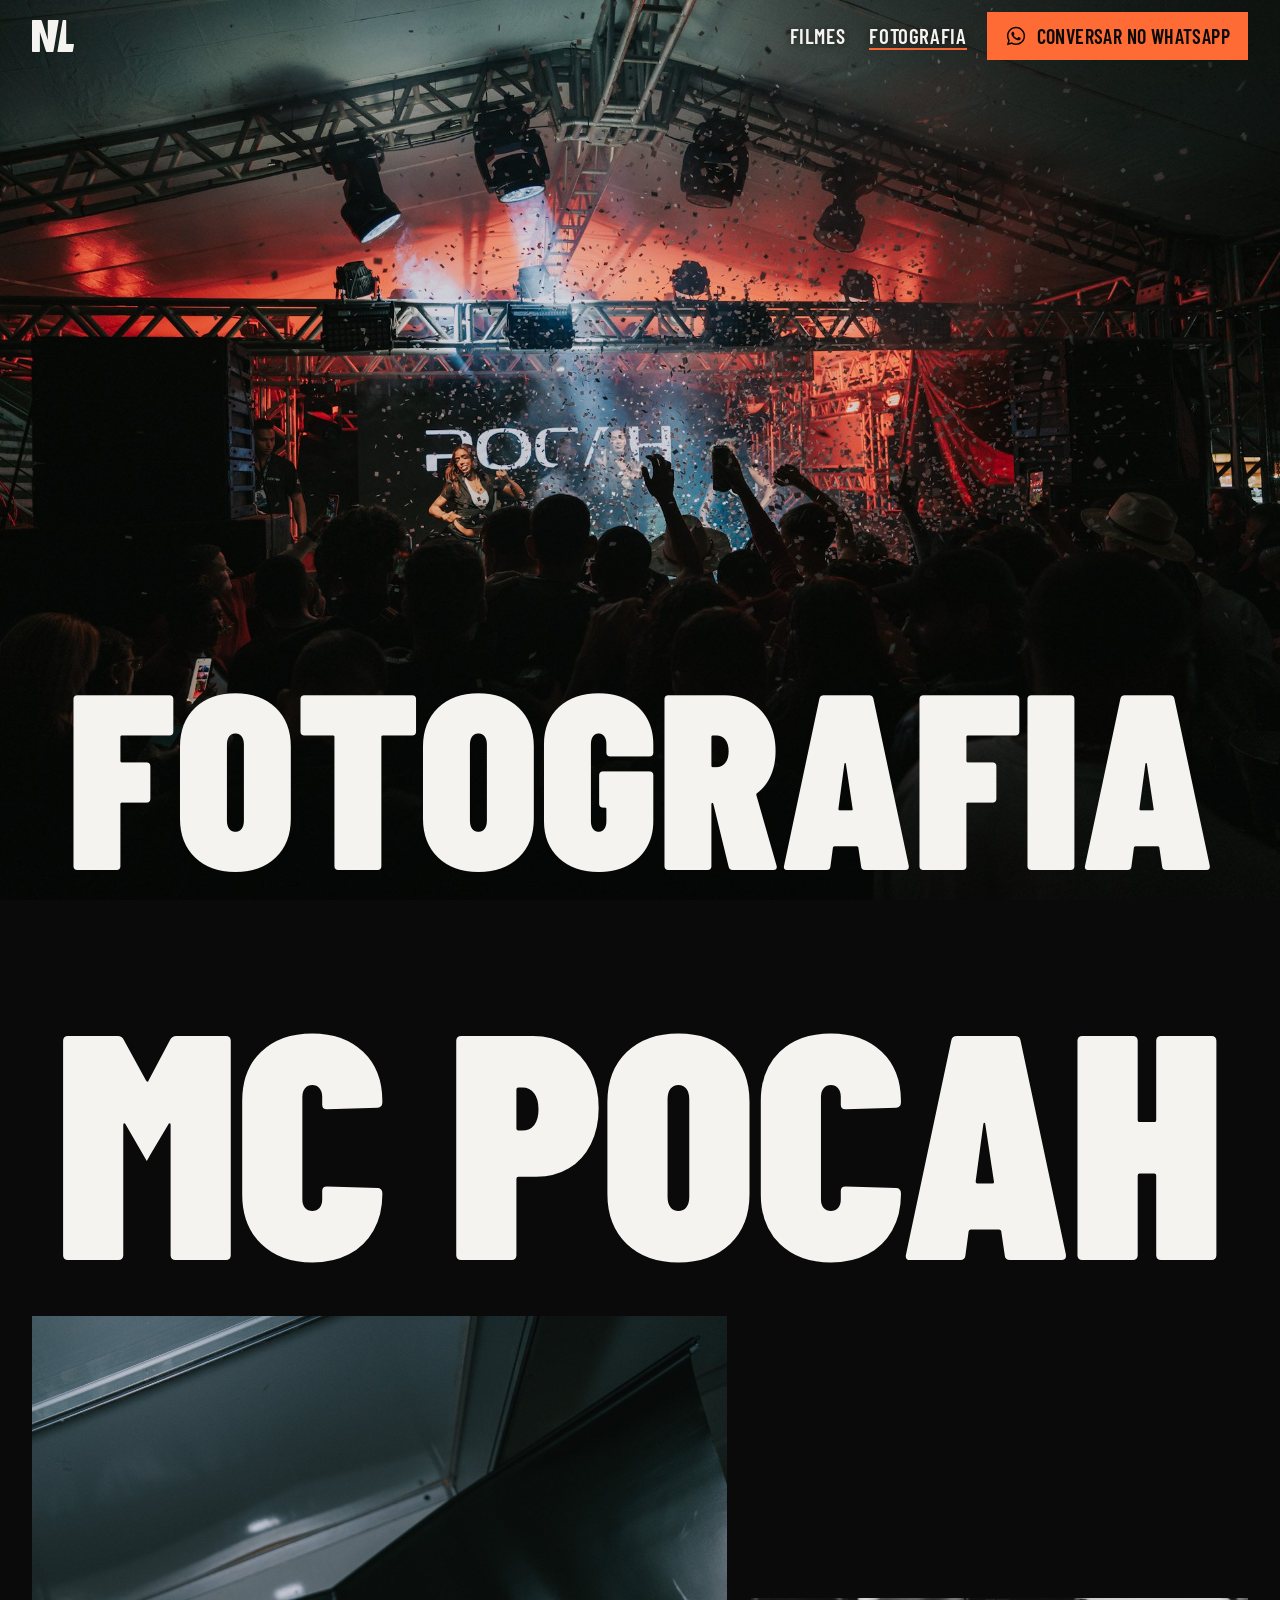
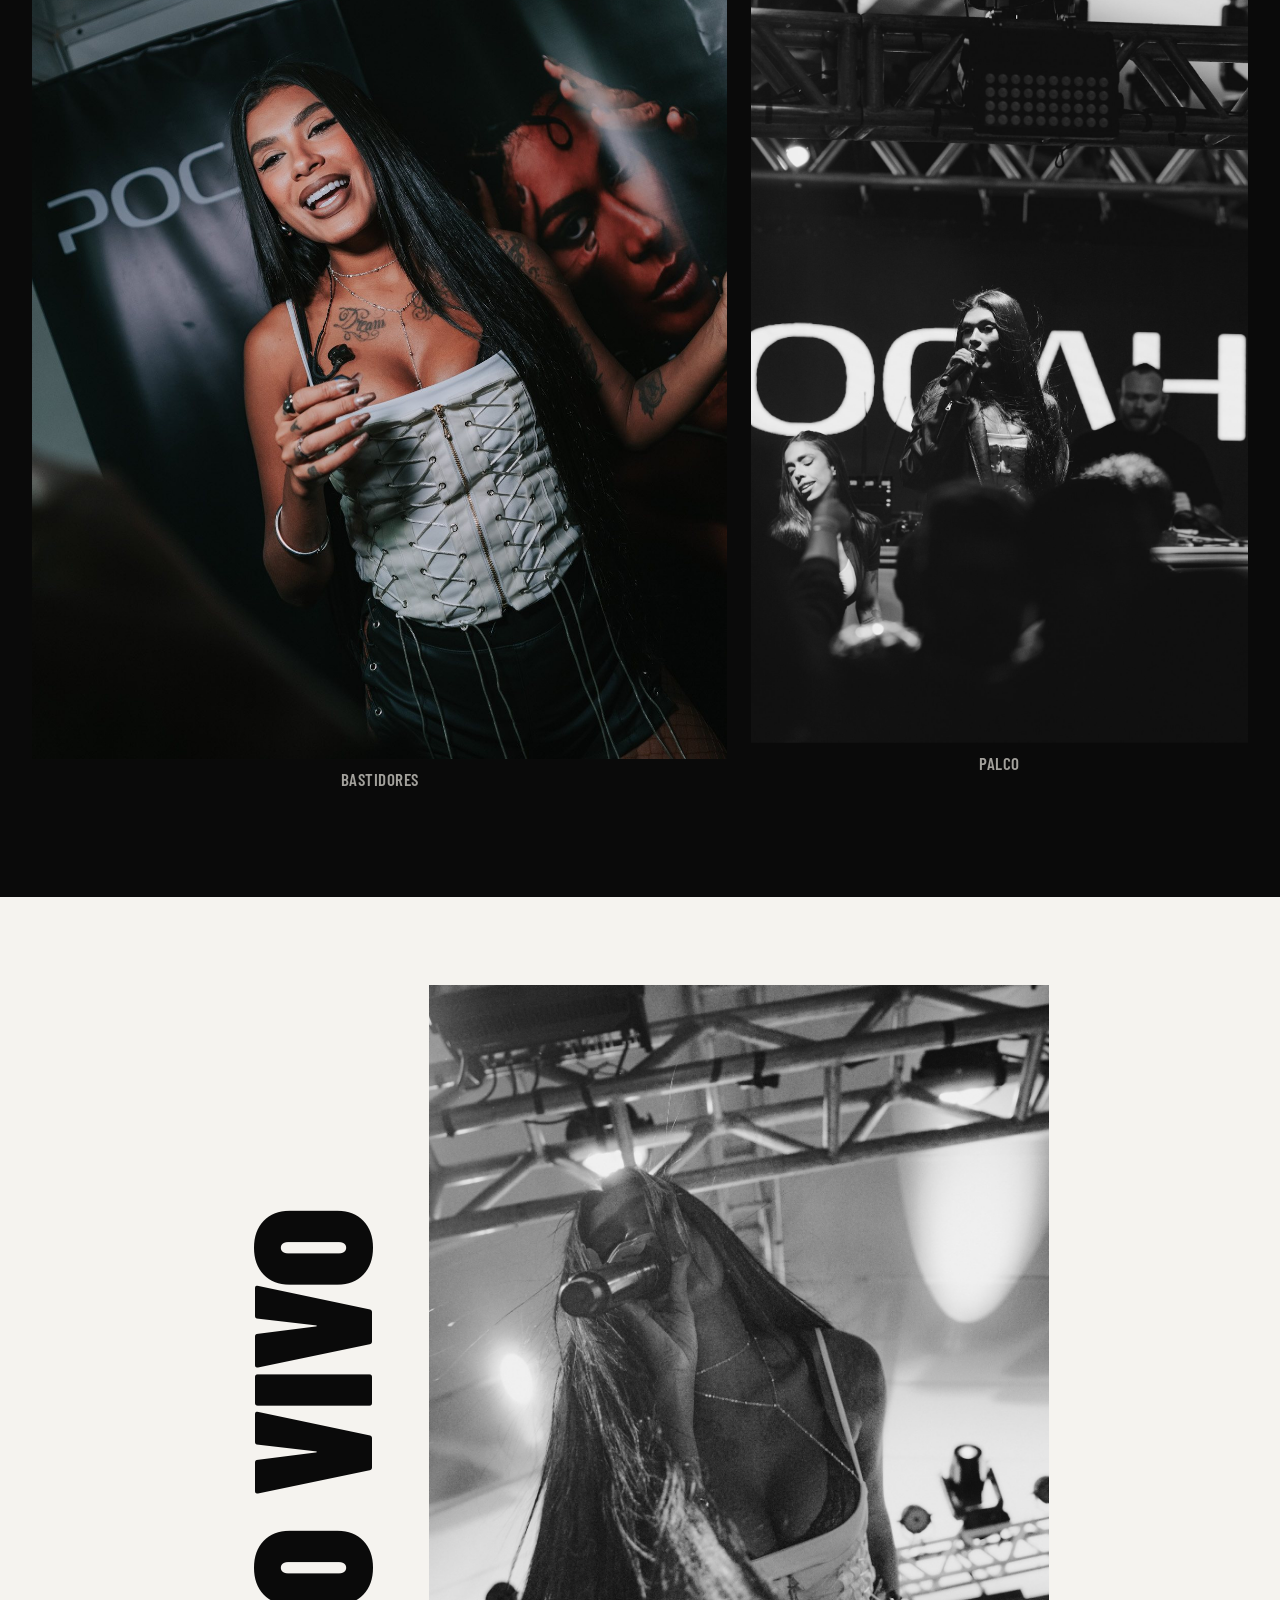
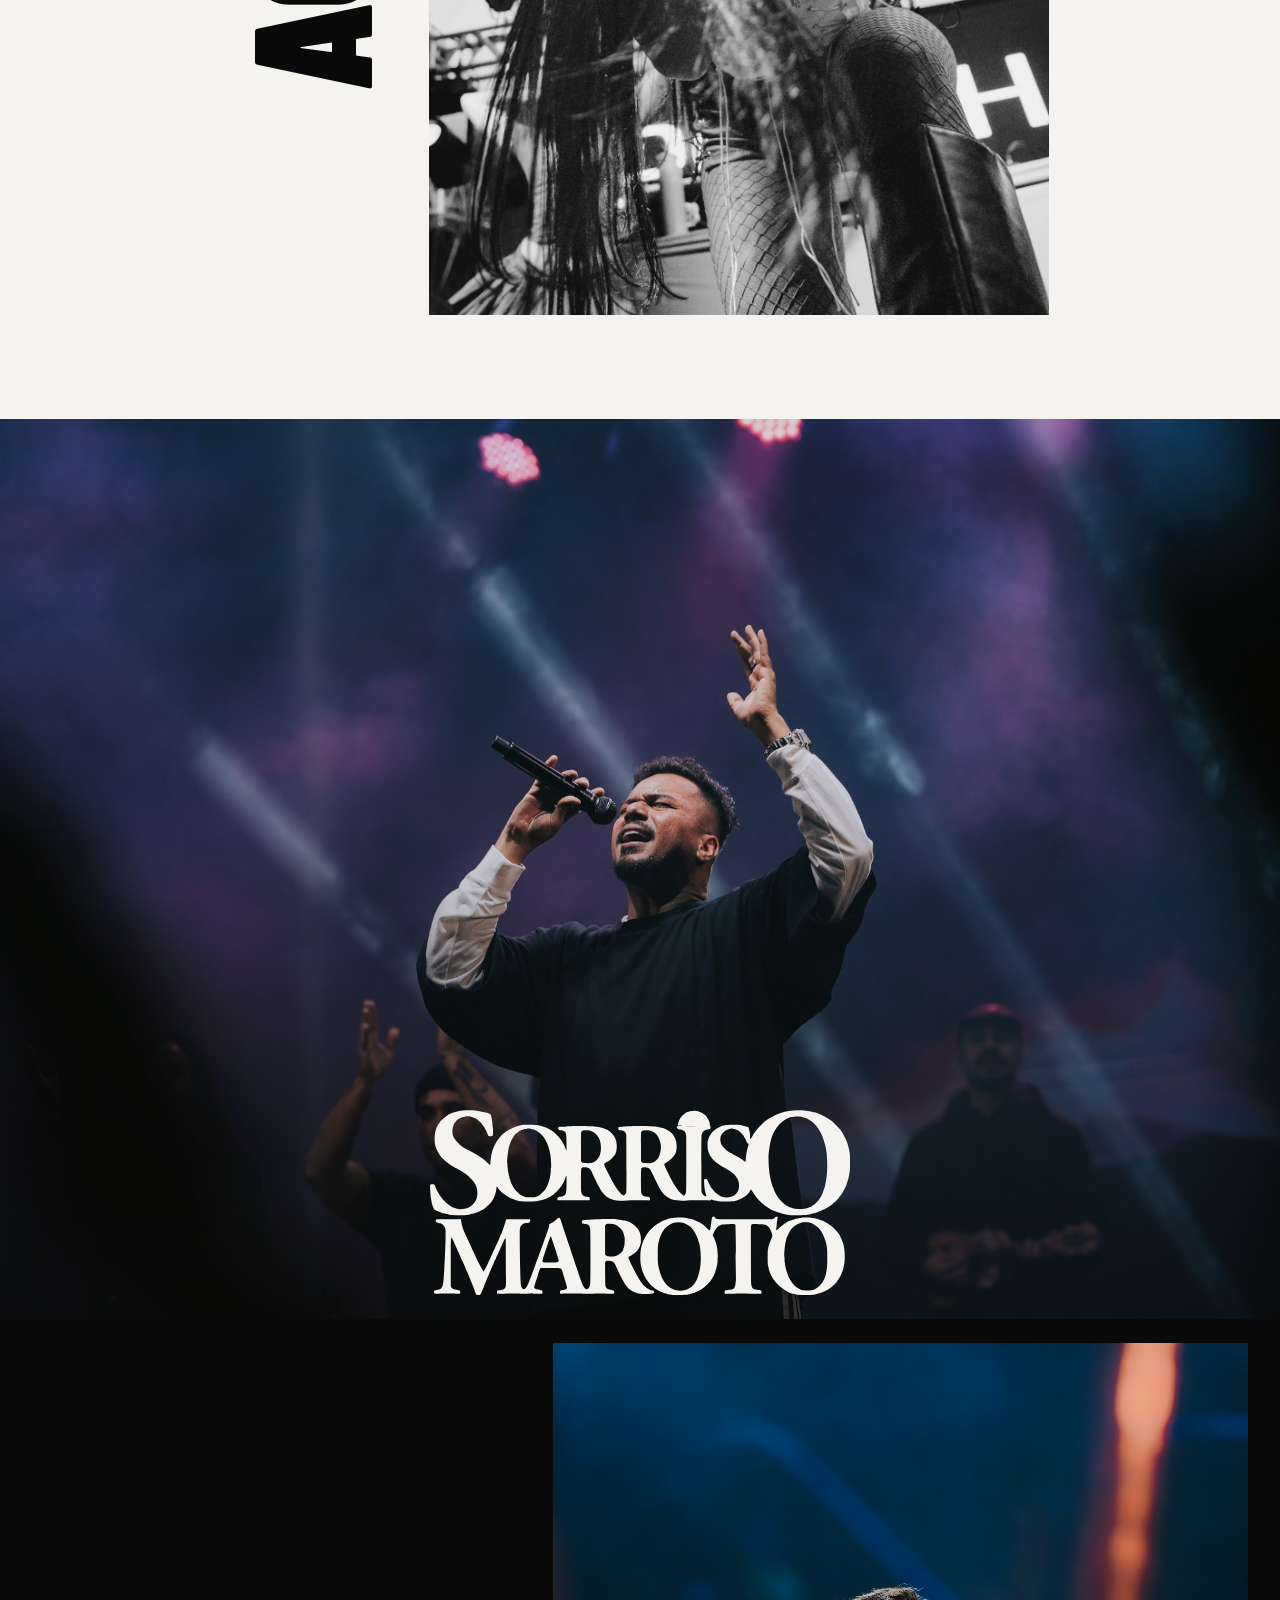
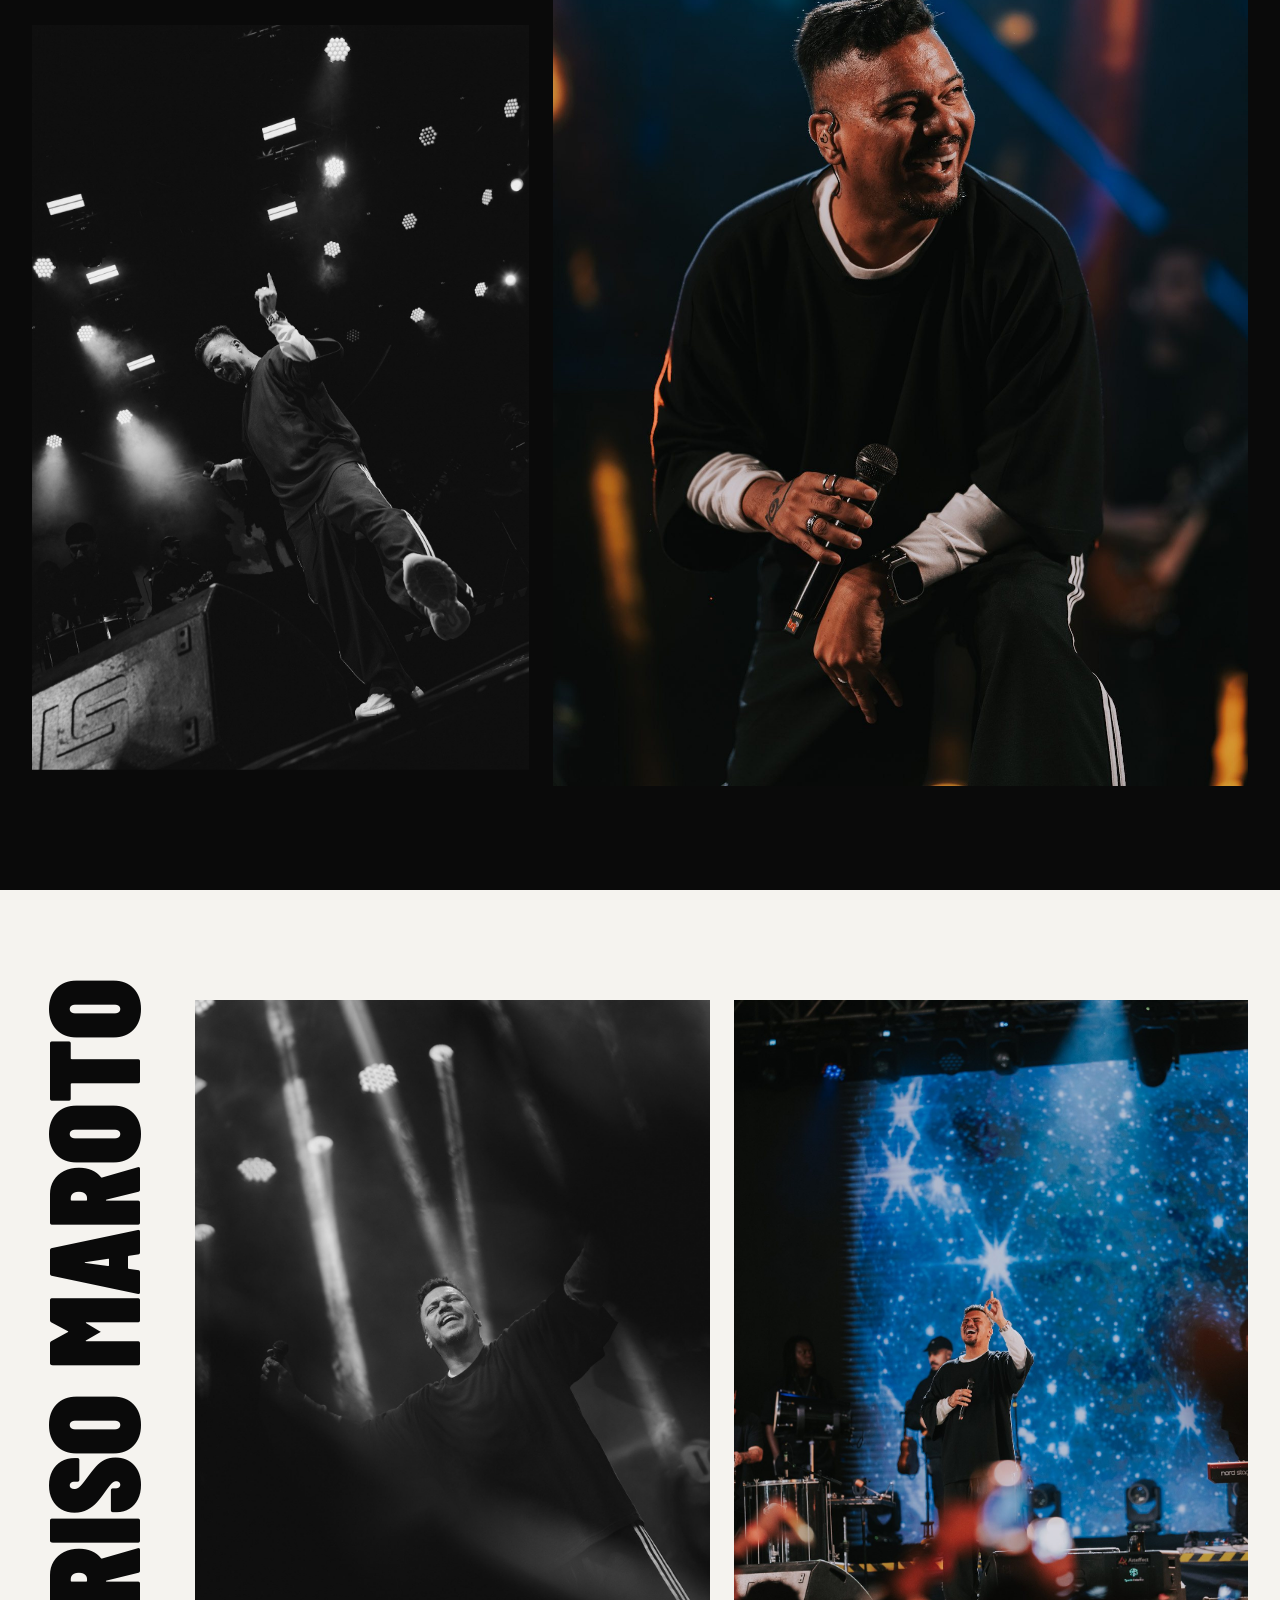
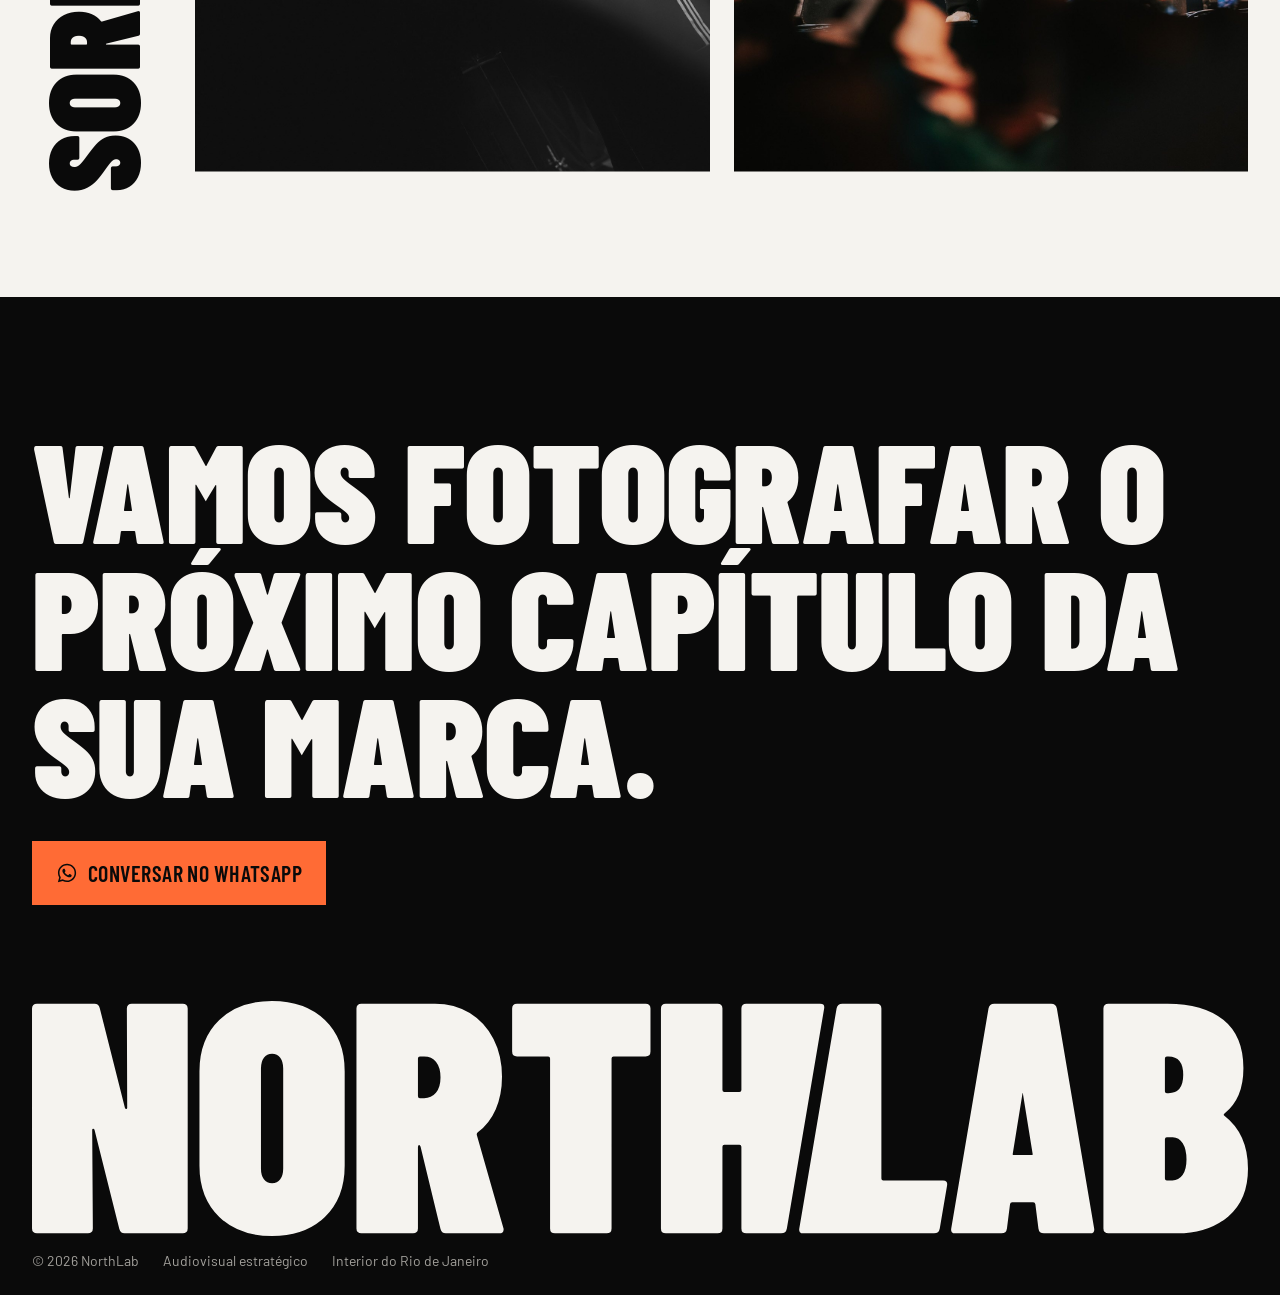
==== fotografia.html @ 61c14126 "Anima o Reels da Bia, para as cenas do Aftermovie, reenquadra Jesus in Concert e usa a logo do Sorri" ====
<!doctype html>
<html lang="pt-BR">
<head>
  <meta charset="utf-8">
  <meta name="viewport" content="width=device-width, initial-scale=1, viewport-fit=cover">
  <title>Fotografia | NorthLab</title>
  <meta name="description" content="Fotografia da NorthLab: palco, bastidores e público. MC Pocah e Sorriso Maroto ao vivo.">
  <meta name="theme-color" content="#0A0A0A">
  <meta property="og:type" content="website">
  <meta property="og:locale" content="pt_BR">
  <meta property="og:site_name" content="NorthLab">
  <meta property="og:title" content="Fotografia | NorthLab">
  <meta property="og:description" content="Palco, bastidores e público. MC Pocah e Sorriso Maroto ao vivo.">
  <meta property="og:image" content="https://wevertonn473.github.io/northlab/assets/fotografia/pocah-confete.jpg">
  <meta property="og:url" content="https://wevertonn473.github.io/northlab/fotografia.html">
  <meta name="twitter:card" content="summary_large_image">
  <link rel="icon" href="assets/logo/nl-simbolo-laranja.svg" type="image/svg+xml">
  <link rel="icon" href="assets/favicon-32.png" type="image/png" sizes="32x32">
  <link rel="apple-touch-icon" href="assets/apple-touch-icon.png">
  <link rel="preconnect" href="https://fonts.googleapis.com">
  <link rel="preconnect" href="https://fonts.gstatic.com" crossorigin>
  <link rel="stylesheet" href="https://fonts.googleapis.com/css2?family=Barlow+Condensed:wght@600;900&family=Barlow:wght@400;500&display=swap">
  <link rel="stylesheet" href="css/v2.css">
  <script>document.documentElement.classList.add('js');</script>
  <script src="js/v2.js" defer></script>
</head>
<body>
  <svg width="0" height="0" class="defs" aria-hidden="true" focusable="false">
    <symbol id="i-wa" viewBox="0 0 24 24"><path fill="currentColor" d="M12.04 2C6.58 2 2.13 6.45 2.13 11.91c0 1.75.46 3.45 1.32 4.95L2.05 22l5.25-1.38a9.9 9.9 0 0 0 4.74 1.21c5.46 0 9.91-4.45 9.91-9.91S17.5 2 12.04 2Zm0 18.15a8.2 8.2 0 0 1-4.19-1.15l-.3-.18-3.12.82.83-3.04-.2-.31a8.2 8.2 0 0 1-1.26-4.38c0-4.54 3.7-8.24 8.25-8.24 4.54 0 8.24 3.7 8.24 8.24s-3.7 8.24-8.25 8.24Zm4.52-6.16c-.25-.13-1.47-.73-1.7-.81-.23-.08-.39-.13-.56.12-.17.25-.64.81-.78.97-.14.17-.29.19-.54.06-.25-.12-1.05-.39-2-1.23-.74-.66-1.24-1.47-1.38-1.72-.15-.25-.02-.38.11-.51.11-.11.25-.29.37-.43.13-.15.17-.25.25-.42.08-.17.04-.31-.02-.43-.06-.13-.56-1.34-.76-1.84-.2-.48-.41-.42-.56-.42h-.48c-.17 0-.43.06-.66.31-.23.25-.87.85-.87 2.07s.89 2.4 1.01 2.57c.13.17 1.75 2.67 4.24 3.74.59.26 1.05.41 1.41.52.59.19 1.13.16 1.56.1.48-.07 1.47-.6 1.67-1.18.21-.58.21-1.07.15-1.18-.06-.1-.23-.16-.48-.29Z"/></symbol>
    <symbol id="i-play" viewBox="0 0 12 12"><path fill="currentColor" d="M2 1l9 5-9 5z"/></symbol>
    <symbol id="i-pause" viewBox="0 0 12 12"><path fill="currentColor" d="M2 1h3v10H2zM7 1h3v10H7z"/></symbol>
    <symbol id="i-x" viewBox="0 0 24 24"><path fill="none" stroke="currentColor" stroke-width="2" d="M5 5l14 14M19 5L5 19"/></symbol>
  </svg>
  <a class="pular" href="#pocah">Pular para as fotos</a>

  <header class="topo" id="topo">
    <a class="topo-marca" href="index.html" aria-label="NorthLab, voltar ao início"><img src="assets/logo/nl-simbolo-offwhite.svg" alt="" width="45" height="34"></a>
    <nav class="abas" aria-label="Seções do site"><a href="index.html">Filmes</a><a href="fotografia.html" aria-current="page">Fotografia</a></nav>
    <a class="whats" data-wa href="https://wa.me/5522999724863?text=Ol%C3%A1%2C%20NorthLab.%20Vi%20a%20fotografia%20no%20site%20e%20quero%20conversar%20sobre%20um%20projeto." target="_blank" rel="noopener"><svg aria-hidden="true"><use href="#i-wa"/></svg>Conversar no WhatsApp</a>
  </header>

  <main>
    <section class="foto-abertura">
      <img src="assets/fotografia/pocah-confete.jpg" alt="Show de MC Pocah visto do público: confete no ar, luz vermelha na lona e mãos erguidas em silhueta." width="2048" height="1365" fetchpriority="high">
      <h1>Fotografia</h1>
    </section>

    <section class="preto foto-pocah" id="pocah" aria-labelledby="t-pocah">
      <h2 id="t-pocah">MC Pocah</h2>
      <div class="foto-par">
        <figure><div class="foto corte" style="--i:0"><img src="assets/fotografia/pocah-bastidores.jpg" alt="MC Pocah sorrindo nos bastidores, de corpete branco, diante de um banner com o próprio rosto." width="1365" height="2048" loading="lazy"></div><figcaption>Bastidores</figcaption></figure>
        <figure><div class="foto corte" style="--i:1"><img src="assets/fotografia/pocah-palco.jpg" alt="MC Pocah canta no palco em preto e branco, com o nome dela em letras grandes no telão ao fundo." width="1365" height="2048" loading="lazy"></div><figcaption>Palco</figcaption></figure>
      </div>
    </section>

    <section class="claro foto-claro" aria-labelledby="t-pocah-2">
      <h2 class="vertical" id="t-pocah-2">Ao vivo</h2>
      <figure><div class="foto corte"><img src="assets/fotografia/pocah-contraluz.jpg" alt="MC Pocah vista de baixo, cantando com o cabelo em movimento contra a estrutura de luz, em preto e branco." width="1365" height="2048" loading="lazy"></div></figure>
    </section>

    <section class="foto-cena" aria-labelledby="t-sorriso">
      <img src="assets/fotografia/sorriso-canto.jpg" alt="Cantor do Sorriso Maroto no palco, de olhos fechados, com o microfone na boca e uma das mãos erguida, com dois músicos atrás." width="2048" height="1365" loading="lazy">
      <h2 id="t-sorriso"><img src="assets/clientes/sorriso-claro.svg" alt="Sorriso Maroto" width="960" height="422"></h2>
    </section>

    <section class="preto foto-sorriso">
      <div class="foto-par inverso">
        <figure><div class="foto corte" style="--i:0"><img src="assets/fotografia/sorriso-chute.jpg" alt="Cantor do Sorriso Maroto visto de baixo, com a perna erguida e o dedo apontado para cima, sob os refletores, em preto e branco." width="1365" height="2048" loading="lazy"></div></figure>
        <figure><div class="foto corte" style="--i:1"><img src="assets/fotografia/sorriso-riso.jpg" alt="Cantor do Sorriso Maroto rindo, apoiado na perna, com o microfone na mão e luzes azuis e laranja desfocadas ao fundo." width="1365" height="2048" loading="lazy"></div></figure>
      </div>
    </section>

    <section class="claro foto-claro foto-claro-2">
      <p class="vertical" aria-hidden="true">Sorriso Maroto</p>
      <div class="foto-dupla">
        <div class="foto corte" style="--i:0"><img src="assets/fotografia/sorriso-bracos.jpg" alt="Cantor do Sorriso Maroto de braços abertos e rosto erguido, entre feixes de luz, em preto e branco." width="1365" height="2048" loading="lazy"></div>
        <div class="foto corte" style="--i:1"><img src="assets/fotografia/sorriso-estrelas.jpg" alt="Cantor do Sorriso Maroto rindo no palco diante de um telão azul de estrelas, com a banda ao lado e o público desfocado em primeiro plano." width="1365" height="2048" loading="lazy"></div>
      </div>
    </section>

    <section class="preto chamada" id="contato" aria-labelledby="t-chamada">
      <h2 id="t-chamada">Vamos fotografar o próximo capítulo da sua marca.</h2>
      <a class="botao-final" data-wa href="https://wa.me/5522999724863?text=Ol%C3%A1%2C%20NorthLab.%20Vi%20a%20fotografia%20no%20site%20e%20quero%20conversar%20sobre%20um%20projeto." target="_blank" rel="noopener"><svg aria-hidden="true"><use href="#i-wa"/></svg>Conversar no WhatsApp</a>
    </section>
  </main>

  <footer class="rodape">
    <img src="assets/logo/northlab-wordmark-offwhite.svg" alt="NorthLab" width="1380" height="266" loading="lazy">
    <p><span>© 2026 NorthLab</span><span>Audiovisual estratégico</span><span>Interior do Rio de Janeiro</span></p>
  </footer>
</body>
</html>
---- css/v2.css ----
:root {
  --preto: #0A0A0A; --offwhite: #F5F3EF; --laranja: #FF6B35; --cinza: #A3A19C; --cinza-claro: #5A5853;
  --fio-escuro: rgba(10, 10, 10, .22);
  --margem: 16px; --vao: 6px; --barra: 56px;
  --seguro: env(safe-area-inset-bottom, 0px);
  --display: "Barlow Condensed", "Arial Narrow", "Helvetica Neue", Arial, sans-serif;
  --texto: "Barlow", "Helvetica Neue", Arial, sans-serif;
  --saida: cubic-bezier(.16, 1, .3, 1);
}
*, *::before, *::after { box-sizing: border-box; }
html { -webkit-text-size-adjust: 100%; background: var(--preto); scrollbar-color: #3B3A38 var(--preto); scroll-padding-top: 72px; }
html:has(dialog[open]) { overflow: hidden; }
body { margin: 0; background: var(--preto); color: var(--offwhite); font-family: var(--texto); font-size: 17px; line-height: 1.5; -webkit-font-smoothing: antialiased; overflow-x: clip; padding-bottom: calc(var(--barra) + var(--seguro)); }
img, video, svg { display: block; }
img, video { max-width: 100%; }
h1, h2, p, ul, dl, dd, figure, blockquote { margin: 0; padding: 0; }
ul { list-style: none; }
a { color: inherit; text-decoration: none; }
button { font: inherit; color: inherit; background: none; border: 0; padding: 0; cursor: pointer; }
::selection { background: var(--laranja); color: var(--preto); }
:focus-visible { outline: 3px solid var(--laranja); outline-offset: 2px; }
.claro :focus-visible { outline-color: var(--preto); }
.defs { position: absolute; }
.oculto { position: absolute; width: 1px; height: 1px; overflow: hidden; clip-path: inset(50%); white-space: nowrap; }
.pular { position: fixed; top: 8px; left: 8px; z-index: 60; padding: 12px 16px; background: var(--offwhite); color: var(--preto); font-weight: 500; transform: translateY(-200%); }
.pular:focus { transform: none; }
.preto { background: var(--preto); color: var(--offwhite); }
.claro { background: var(--offwhite); color: var(--preto); }
h2, .contorno, .moldura, .aba, .faixa, figcaption, .assistir, .whats, .botao-final, .sala-titulo { font-family: var(--display); text-transform: uppercase; }
h2, .contorno, .faixa { font-weight: 900; line-height: .9; letter-spacing: -.005em; }

/* Topo */
.topo { position: fixed; inset: 0 0 auto; z-index: 40; display: flex; align-items: center; gap: 8px; height: 60px; padding: 0 var(--margem); transition: background-color .25s; }
.topo.solido { background: var(--preto); }
.topo-marca { margin-right: auto; display: flex; align-items: center; min-height: 44px; }
.topo-marca img { width: 42px; height: auto; }
.pausa { width: 44px; height: 44px; display: grid; place-items: center; }
.pausa svg { width: 14px; height: 14px; }
.pausa[hidden] { display: none; }
.pausa:hover { color: var(--laranja); }
.whats { position: fixed; inset: auto 0 0; height: calc(var(--barra) + var(--seguro)); padding-bottom: var(--seguro); display: flex; align-items: center; justify-content: center; gap: 10px; background: var(--laranja); color: var(--preto); font-weight: 600; font-size: 20px; letter-spacing: .02em; }
.whats svg, .botao-final svg { width: 22px; height: 22px; flex: none; }
.whats.oculta { visibility: hidden; }
.whats:focus-visible { outline-color: var(--preto); outline-offset: -5px; }

/* Abertura: o mesmo quadro, espelhado até virar padrão */
.abertura { position: relative; height: 88svh; min-height: 520px; overflow: hidden; display: grid; place-items: center; }
.espelho { position: absolute; inset: 0; display: grid; grid-template-columns: repeat(2, 1fr); }
.espelho video { width: 100%; height: 100%; object-fit: cover; object-position: 50% 22%; }
.espelho video:nth-child(even) { transform: scaleX(-1); }
.espelho video:nth-child(n+3) { display: none; }
.espelho::after { content: ""; position: absolute; inset: 0; background: rgba(10, 10, 10, .52); }
.abertura-meio { position: relative; width: 100%; padding: 0 var(--margem); text-align: center; }
.abertura h1 img { width: min(100%, 1240px); height: auto; margin: 0 auto; }
.abertura p { max-width: 30ch; margin: 18px auto 0; font-size: 18px; line-height: 1.35; }

/* Nomes */
.nomes { padding: 56px var(--margem); }
/* Tamanhos por peso visual: quanto mais larga a logo, menor a altura. Tudo sai de --u para escalar junto. */
.moldura { --u: clamp(.74px, .54px + .05vw, 1.2px); position: relative; display: grid; grid-template-columns: repeat(6, 1fr); place-items: center; gap: calc(var(--u) * 34) 12px; padding: 40px 20px; font-weight: 900; font-size: calc(var(--u) * 29); line-height: 1; }
.moldura li { grid-column: span 3; }
.moldura li:nth-child(-n+3) { grid-column: span 2; }
.moldura img { display: block; width: auto; max-width: 100%; }
.moldura .nome { white-space: nowrap; }
.logo-farao img { height: calc(var(--u) * 86); }
.logo-herdy img { height: calc(var(--u) * 92); }
.logo-sorriso img { height: calc(var(--u) * 58); }
.logo-thalles img { height: calc(var(--u) * 42); }
.logo-pocah img { height: calc(var(--u) * 33); }
.moldura::before, .moldura::after { content: ""; position: absolute; width: 46%; height: 62%; border: 1px solid var(--offwhite); pointer-events: none; }
.moldura::before { top: 0; left: 0; border-right: 0; border-bottom: 0; }
.moldura::after { right: 0; bottom: 0; border-left: 0; border-top: 0; }

/* Abas */
.abas { display: flex; gap: 16px; margin-right: 4px; font-family: var(--display); font-weight: 600; font-size: 19px; letter-spacing: .03em; text-transform: uppercase; }
.abas a { display: flex; align-items: center; min-height: 44px; text-shadow: 0 1px 8px rgba(0, 0, 0, .55); }
.abas a:hover { color: var(--laranja); }
.abas a[aria-current] { background: linear-gradient(var(--laranja), var(--laranja)) 0 calc(100% - 8px) / 100% 2px no-repeat; }

/* Fotografia */
.foto-abertura { position: relative; height: 88svh; min-height: 520px; overflow: hidden; }
.foto-abertura img { width: 100%; height: 100%; object-fit: cover; object-position: 46% 50%; }
.foto-abertura h1 { position: absolute; left: var(--margem); right: var(--margem); bottom: 18px; font-family: var(--display); font-weight: 900; font-size: 19.5vw; line-height: .85; text-transform: uppercase; text-align: center; }
.foto { overflow: hidden; background: #1C1B19; }
.foto img { width: 100%; height: auto; }
.foto-pocah { padding: 56px var(--margem) 64px; }
.foto-pocah h2 { font-size: 25vw; text-align: center; white-space: nowrap; }
.foto-par { display: grid; gap: 28px; margin-top: 24px; }
.foto-pocah figcaption, .foto-claro figcaption { margin-top: 8px; font-weight: 600; font-size: 17px; letter-spacing: .03em; color: var(--cinza); }
.foto-claro { display: grid; grid-template-columns: auto 1fr; align-items: center; gap: 12px; padding: 40px var(--margem) 56px; }
.foto-claro .vertical { font-size: 21vw; }
.foto-cena { position: relative; height: 78svh; min-height: 460px; overflow: hidden; }
.foto-cena img { width: 100%; height: 100%; object-fit: cover; object-position: 52% 40%; }
.foto-cena::after { content: ""; position: absolute; inset: 45% 0 0; background: linear-gradient(transparent, rgba(10, 10, 10, .7)); }
.foto-cena h2 { position: absolute; z-index: 1; left: var(--margem); right: var(--margem); bottom: 18px; font-size: 25vw; line-height: .85; text-align: center; }
.foto-cena h2 img { display: block; width: min(64vw, 420px); height: auto; margin: 0 auto; }
.foto-sorriso { padding: 12px var(--margem) 64px; }
.foto-sorriso .foto-par { margin-top: 0; }
.foto-claro-2 .vertical { font-family: var(--display); font-weight: 900; line-height: .9; text-transform: uppercase; font-size: 21vw; }
.foto-dupla { display: grid; gap: var(--vao); }

/* Quadros */
.quadro { position: relative; display: block; overflow: hidden; aspect-ratio: 9 / 16; background: #1C1B19; }
.quadro img, .quadro video { width: 100%; height: 100%; object-fit: cover; }
.assistir { position: absolute; left: 12px; bottom: 10px; display: flex; align-items: center; gap: 7px; font-weight: 600; font-size: 17px; letter-spacing: .03em; color: var(--offwhite); text-shadow: 0 1px 8px rgba(0, 0, 0, .55); transition: color .15s; }
.assistir svg { width: 10px; height: 10px; }
a:hover > .assistir { color: var(--laranja); }
.com-corte .corte { clip-path: polygon(-20% 0, -20% 0, -40% 100%, -40% 100%); }
.com-corte .corte.visto { clip-path: polygon(-20% 0, 140% 0, 120% 100%, -40% 100%); transition: clip-path 1s var(--saida); transition-delay: calc(var(--i, 0) * 90ms); }

/* Trio */
.trio { display: flex; gap: 12px; overflow-x: auto; scroll-snap-type: x mandatory; padding: 0 var(--margem) 64px; scrollbar-width: none; }
.trio figure { flex: 0 0 74vw; scroll-snap-align: center; }
figcaption { margin-top: 12px; font-weight: 600; font-size: 17px; letter-spacing: .04em; text-align: center; }

/* Aftermovie */
.cena { position: relative; display: block; }
.cena img { width: 100%; height: auto; aspect-ratio: 16 / 9; object-fit: cover; }
.cena h2 { position: absolute; left: var(--margem); bottom: 38px; font-size: 17vw; }
.cena .assistir { left: var(--margem); }
.quadros-3, .quadros-jesus { display: grid; grid-template-columns: repeat(3, 1fr); gap: var(--vao); padding: var(--vao) var(--margem) 64px; }
.quadros-3 img, .quadros-jesus img { width: 100%; height: auto; aspect-ratio: 3 / 4; object-fit: cover; }

/* Faraó */
.farao { position: relative; display: grid; grid-template-columns: auto 1fr; align-items: center; gap: 12px; padding: 40px var(--margem) 56px; }
.vertical { writing-mode: vertical-rl; transform: rotate(180deg); font-size: 15vw; white-space: nowrap; }
.quadros-farao { display: grid; grid-template-columns: repeat(2, 1fr); gap: var(--vao); }
.quadros-farao .quadro:nth-child(3) { display: none; }
.aba { position: absolute; right: 0; bottom: 0; padding: 7px var(--margem) 7px 38px; background: var(--preto); color: var(--offwhite); font-weight: 900; font-size: 26px; line-height: 1; clip-path: polygon(22px 0, 100% 0, 100% 100%, 0 100%); }

/* Herdy */
.herdy { padding: 44px 0 64px; overflow: hidden; }
.contorno, .cheio { font-size: 12.3vw; white-space: nowrap; text-align: center; }
.contorno { color: transparent; -webkit-text-stroke: 1px var(--offwhite); }
.trio-herdy { display: grid; grid-template-columns: repeat(3, 1fr); gap: var(--vao); padding: 14px var(--margem); }
.fala { padding: 32px var(--margem) 0; max-width: 62ch; margin: 0 auto; }
.fala blockquote { font-size: 20px; line-height: 1.4; }
.fala figcaption { text-align: left; margin-top: 14px; }

/* Jabson */
.jabson { display: grid; }
.jabson-texto { padding: 56px var(--margem) 24px; }
.jabson h2 { font-size: 26vw; }
.jabson p { margin-top: 12px; }
.jabson-filme { position: relative; display: block; }
.jabson-filme img { width: 100%; height: auto; aspect-ratio: 16 / 9; object-fit: cover; }

/* Faixa */
.jesus { padding-top: 56px; }
.faixa { overflow: hidden; font-size: 21vw; padding: 6px 0 10px; }
.faixa-trilho { display: flex; width: max-content; animation: correr 46s linear infinite; }
.faixa-trilho > div { display: flex; align-items: center; flex: none; }
.faixa span { white-space: nowrap; }
.faixa i { flex: none; width: .3em; height: .78em; margin: 0 .24em; background: var(--laranja); clip-path: polygon(62% 0, 100% 0, 38% 100%, 0 100%); }
@keyframes correr { to { transform: translateX(-50%); } }
.parado .faixa-trilho { animation-play-state: paused; }
.quadros-jesus { grid-template-columns: 1fr; }
.quadros-jesus img { aspect-ratio: 16 / 9; }

/* Entregas */
.entregas { padding: 64px var(--margem); }
.entregas h2 { font-size: 19vw; }
.entregas dl { margin-top: 40px; border-top: 1px solid var(--fio-escuro); }
.entregas dl div { display: flex; justify-content: space-between; align-items: baseline; gap: 16px; padding: 14px 0; border-bottom: 1px solid var(--fio-escuro); }
.entregas dd { font-family: var(--display); font-weight: 900; text-transform: uppercase; font-size: 26px; line-height: 1; text-align: right; }
.entregas .fala { padding: 40px 0 0; margin: 0; }
.nota { margin-top: 24px; font-size: 15px; color: var(--cinza-claro); }

/* Chamada */
.chamada { padding: 88px var(--margem) 72px; }
.chamada h2 { font-size: 19vw; }
.botao-final { display: inline-flex; align-items: center; justify-content: center; gap: 10px; min-height: 56px; padding: 0 24px; background: var(--laranja); color: var(--preto); font-weight: 600; font-size: 20px; letter-spacing: .02em; transition: background-color .15s; }
.botao-final:hover { background: var(--offwhite); }
.chamada .botao-final { width: 100%; margin-top: 36px; font-size: 22px; min-height: 64px; }

/* Rodapé */
.rodape { padding: 0 var(--margem) 24px; }
.rodape img { width: 100%; height: auto; }
.rodape p { display: flex; flex-wrap: wrap; gap: 4px 24px; margin-top: 14px; font-size: 14px; color: var(--cinza); }

/* Sala */
.sala {
  width: 100vw; height: 100vh; height: 100dvh;
  max-width: none; max-height: none;
  margin: 0; padding: 0; border: 0;
  background: var(--preto); color: var(--offwhite);
}
.sala[open] { display: grid; grid-template-rows: auto minmax(0, 1fr) auto; }
.sala::backdrop { background: var(--preto); }
.sala-topo {
  display: flex; align-items: center; justify-content: space-between; gap: 16px;
  min-height: 60px; padding: 8px var(--margem);
}
.sala-titulo { font-size: 24px; line-height: 1; margin: 0; min-width: 0; }
.sala-fechar {
  display: inline-flex; align-items: center; gap: 8px; flex: none;
  min-height: 44px; padding: 0 4px 0 8px;
  font-family: var(--display); font-weight: 600; font-size: 20px; letter-spacing: .02em; text-transform: uppercase;
}
.sala-fechar svg { width: 22px; height: 22px; }
.sala-fechar:hover { color: var(--laranja); }
.sala-meio { min-height: 0; display: flex; align-items: center; justify-content: center; }
.palco {
  position: relative; background: #151413;
  width: min(100%, calc((100dvh - 140px) * 16 / 9));
  aspect-ratio: 16 / 9;
  max-height: 100%;
}
.palco-retrato { width: min(100%, calc((100dvh - 140px) * 9 / 16)); aspect-ratio: 9 / 16; }
.palco::before {
  content: "Carregando o filme"; position: absolute; inset: 0;
  display: flex; align-items: center; justify-content: center;
  font-size: 15px; color: var(--cinza);
}
.palco:has(.palco-erro)::before { content: none; }
.palco iframe, .palco video { position: relative; display: block; width: 100%; height: 100%; max-width: none; border: 0; background: transparent; }
.palco-erro { position: absolute; inset: 0; display: flex; align-items: center; justify-content: center; padding: 24px; text-align: center; }
.sala-base {
  display: flex; align-items: center; justify-content: flex-end; gap: 16px;
  padding: 10px var(--margem) calc(10px + var(--seguro));
}
.sala-base { flex-wrap: wrap; }
.sala-externo {
  flex: none; min-height: 44px; display: inline-flex; align-items: center;
  font-size: 14px; text-decoration: underline; text-underline-offset: 4px;
}
.sala-externo[hidden] { display: none; }
.sala-externo:hover { color: var(--laranja); }
.sala-titulo { font-weight: 900; }
.sala-base .botao-final { flex: 1 1 auto; padding: 0 12px; font-size: 18px; white-space: nowrap; }

@media (min-width: 900px) {
  :root { --margem: 32px; --vao: 10px; }
  body { padding-bottom: 0; }
  .topo { height: 72px; }
  .abas { gap: 24px; margin-right: 12px; font-size: 21px; }
  .foto-abertura { height: 100svh; }
  .foto-abertura h1 { bottom: 24px; }
  .foto-pocah { padding: 88px var(--margem) 104px; }
  .foto-par { grid-template-columns: 7fr 5fr; gap: 24px; align-items: start; margin-top: 40px; }
  .foto-par figure:nth-child(2) { margin-top: 22vw; }
  .foto-claro { grid-template-columns: auto minmax(0, 620px); justify-content: center; gap: 48px; padding: 88px var(--margem) 104px; }
  .foto-claro .vertical { font-size: 13vw; }
  .foto-cena { height: 100svh; }
  .foto-cena h2 { bottom: 24px; font-size: 14.4vw; }
  .foto-sorriso { padding: 24px var(--margem) 104px; }
  .foto-par.inverso { grid-template-columns: 5fr 7fr; }
  .foto-par.inverso figure:nth-child(1) { margin-top: 22vw; }
  .foto-par.inverso figure:nth-child(2) { margin-top: 0; }
  .foto-claro-2 { grid-template-columns: auto minmax(0, 1060px); }
  .foto-claro-2 .vertical { font-size: 10vw; }
  .foto-dupla { grid-template-columns: repeat(2, 1fr); gap: 24px; }
  .whats, .whats.oculta { position: static; visibility: visible; height: 48px; padding: 0 18px; }
  .whats:hover { background: var(--offwhite); }
  .espelho { grid-template-columns: repeat(4, 1fr); }
  .espelho video:nth-child(n+3) { display: block; }
  .abertura p { max-width: none; font-size: 22px; }
  .moldura { grid-template-columns: repeat(12, 1fr); padding: 64px 48px; gap: calc(var(--u) * 44) 24px; }
  .moldura li, .moldura li:nth-child(-n+3) { grid-column: span 3; }
  .moldura li:nth-child(n+5) { grid-column: span 4; }
  .nomes { padding: 72px var(--margem); }
  .trio { display: grid; grid-template-columns: repeat(3, 1fr); gap: 24px; overflow: visible; padding-bottom: 96px; }
  .trio figure { flex: none; }
  .cena h2 { font-size: 15vw; bottom: 48px; }
  .quadros-3 { padding-bottom: 96px; }
  .farao { grid-template-columns: auto 1fr; gap: 28px; padding: 64px var(--margem) 88px; }
  .vertical { font-size: 11vw; }
  .quadros-farao { grid-template-columns: repeat(3, 1fr); }
  .quadros-farao .quadro:nth-child(3) { display: block; }
  .aba { font-size: 40px; padding: 10px var(--margem) 10px 56px; clip-path: polygon(34px 0, 100% 0, 100% 100%, 0 100%); }
  .herdy { padding: 72px 0 96px; }
  .trio-herdy { padding: 20px calc(var(--margem) + 8vw); }
  .fala blockquote { font-size: 26px; }
  .jabson { grid-template-columns: 5fr 7fr; align-items: stretch; }
  .jabson-texto { padding: 72px var(--margem); display: flex; flex-direction: column; justify-content: flex-end; }
  .jabson h2 { font-size: 13vw; }
  .jabson-filme img { height: 100%; }
  .faixa { font-size: 13vw; }
  .jesus { padding-top: 80px; }
  .quadros-jesus { grid-template-columns: repeat(3, 1fr); padding: 20px var(--margem) 96px; }
  .quadros-jesus img { aspect-ratio: 1 / 1; }
  .entregas { display: grid; grid-template-columns: 7fr 5fr; column-gap: 48px; padding: 96px var(--margem); }
  .entregas h2 { font-size: 10.4vw; grid-row: span 2; }
  .entregas dl { margin-top: 0; align-self: start; }
  .entregas dd { font-size: 34px; }
  .entregas .fala { grid-column: 1 / -1; padding-top: 64px; }
  .nota { grid-column: 1 / -1; }
  .chamada { padding: 128px var(--margem) 96px; }
  .chamada h2 { font-size: 11vw; max-width: 12em; }
  .chamada .botao-final { width: auto; }
  .sala-base .botao-final { flex: none; padding: 0 20px; font-size: 20px; }
}
@media (prefers-reduced-motion: reduce) {
  .faixa-trilho { animation: none; }
  html { scroll-behavior: auto; }
}

/* "Assistir" precisa ler sobre qualquer quadro, inclusive os claros. */
.quadro::after, .jabson-filme::after, .cena::after { content: ""; position: absolute; inset: auto 0 0; height: 72px; background: linear-gradient(to top, rgba(10, 10, 10, .62), rgba(10, 10, 10, 0)); pointer-events: none; }
.assistir { z-index: 1; }
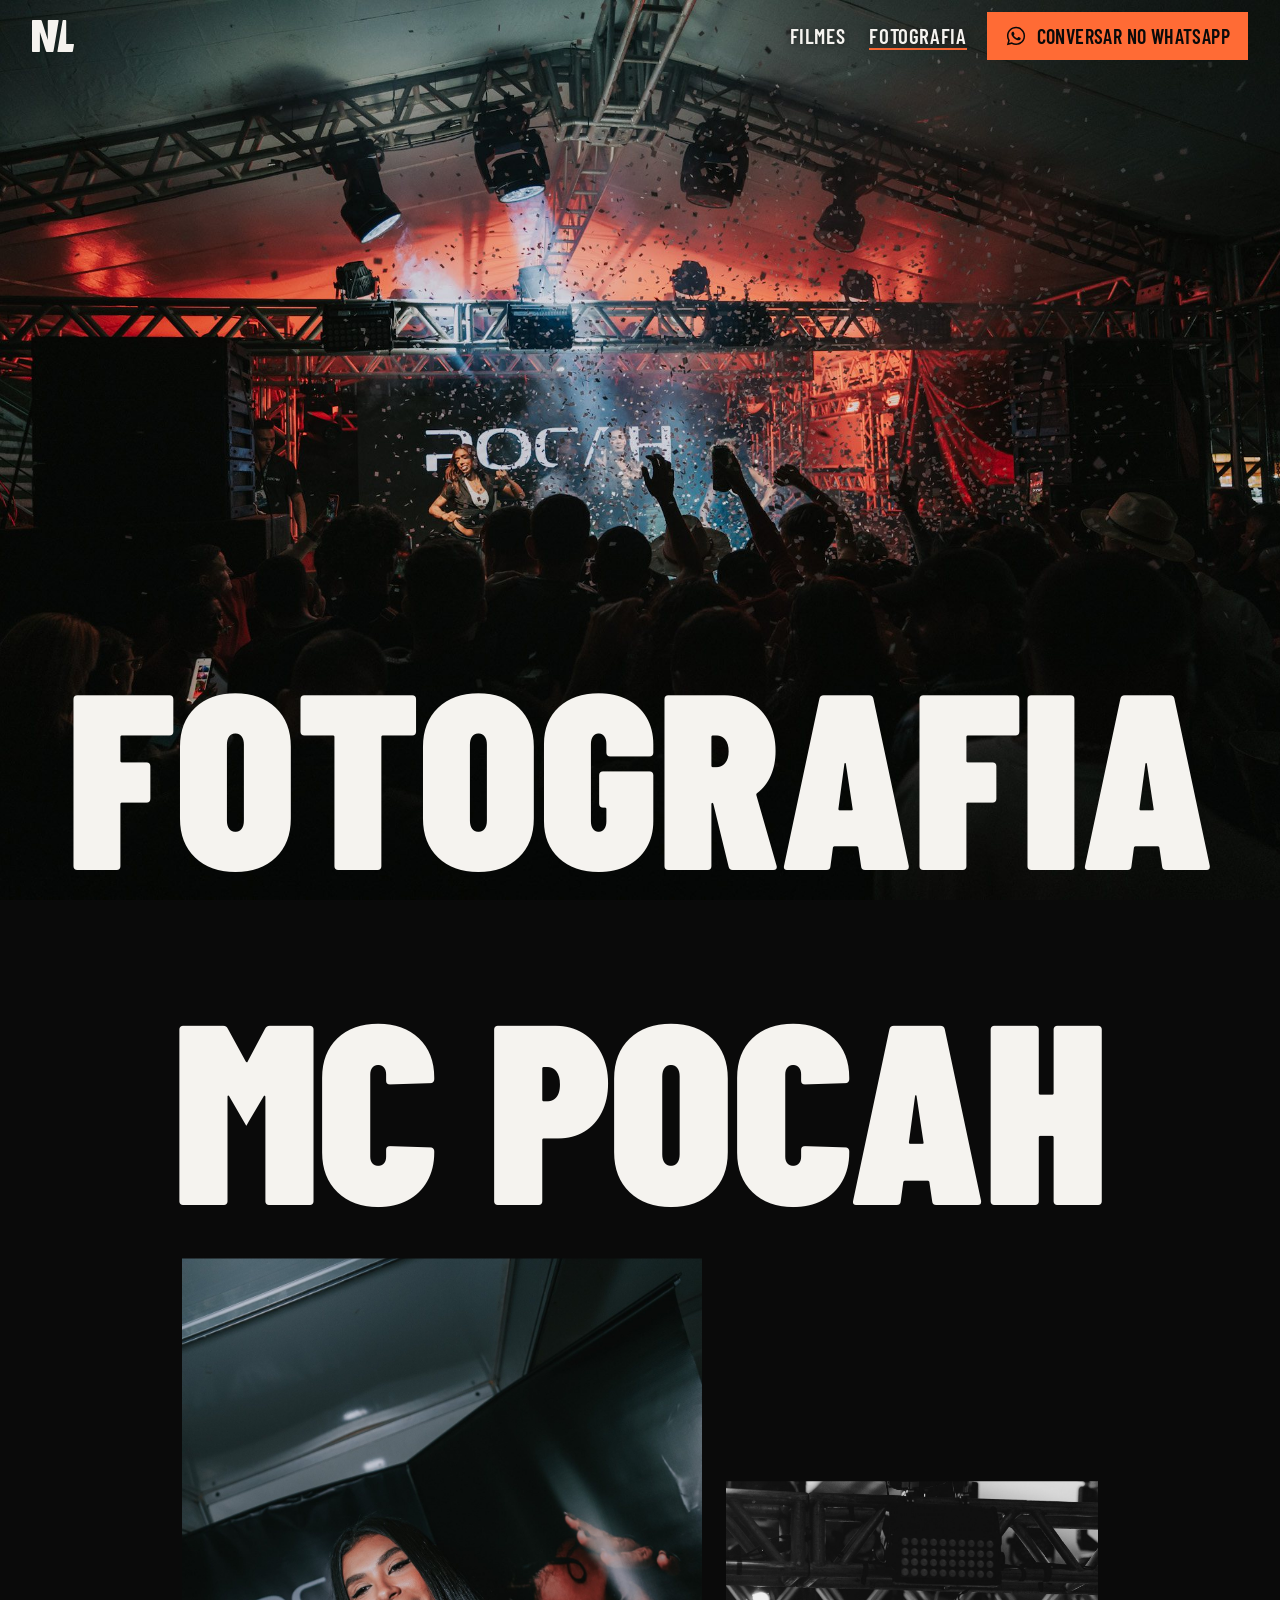
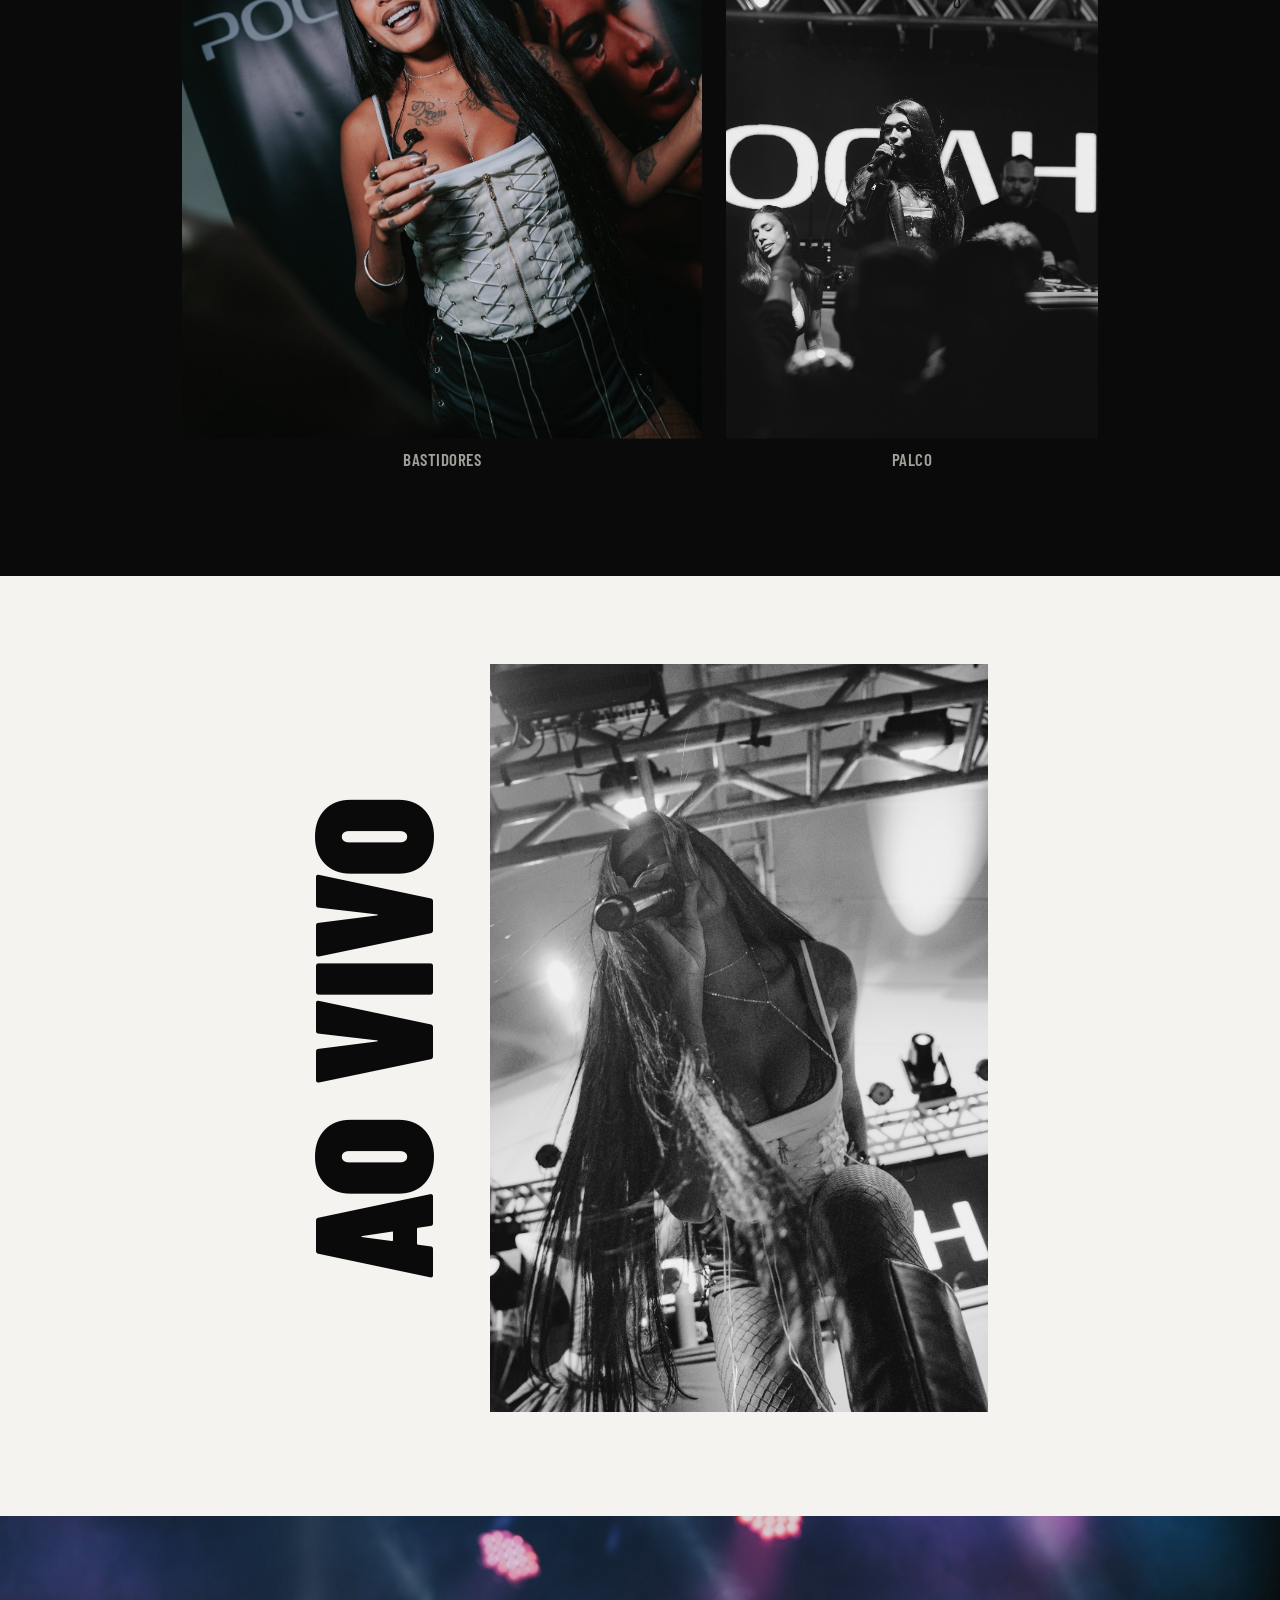
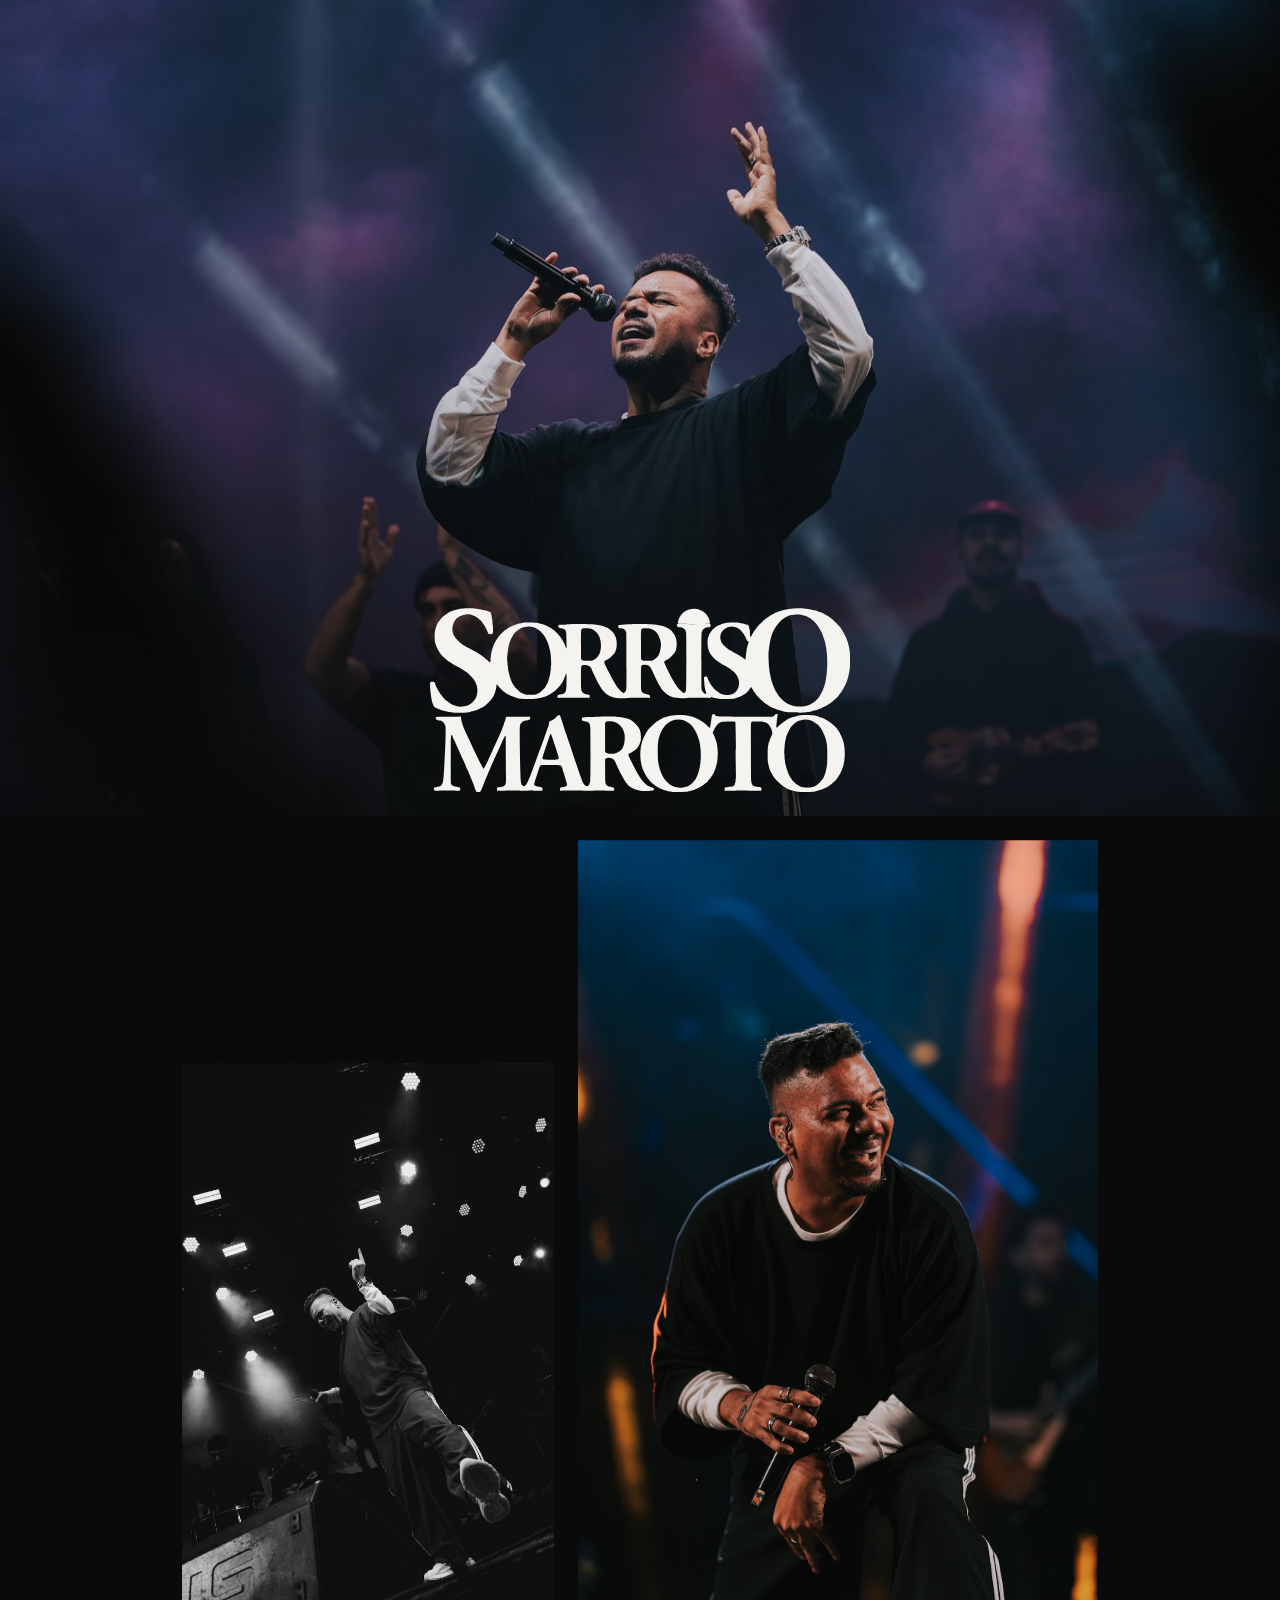
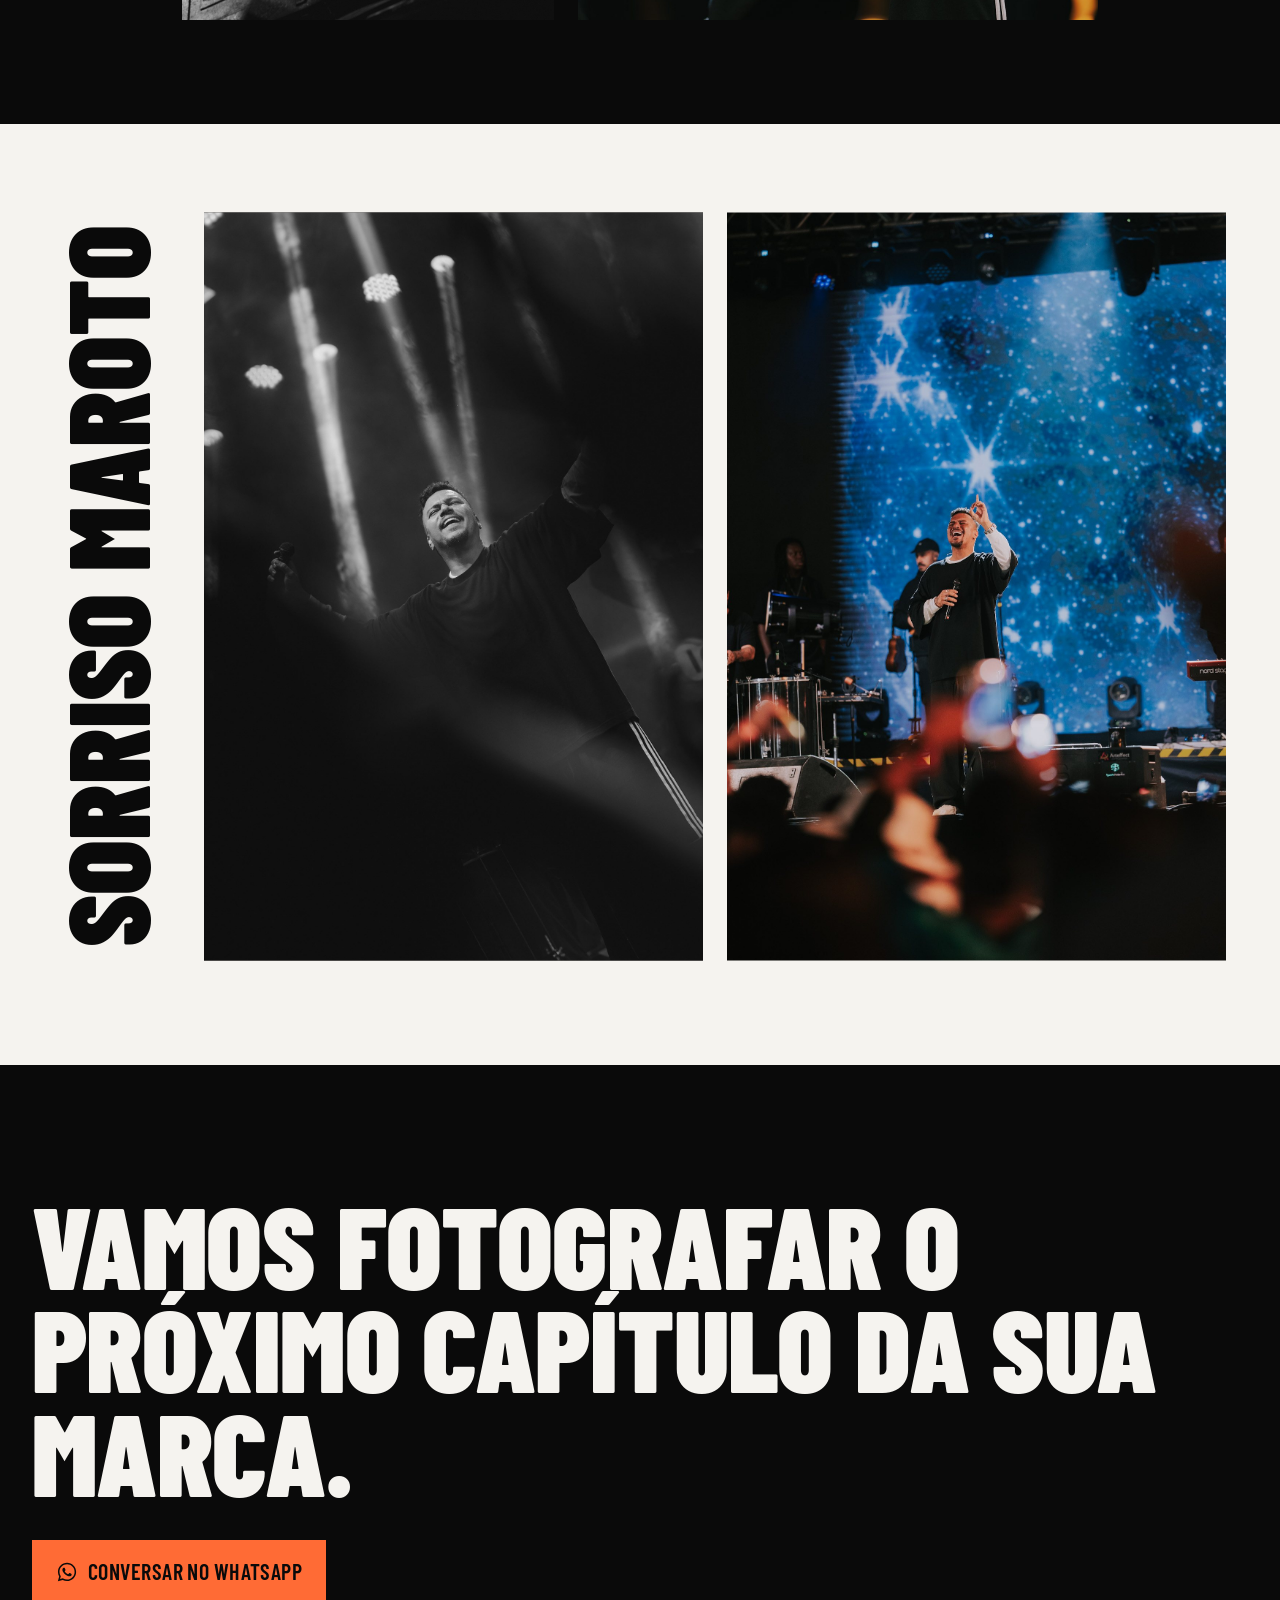
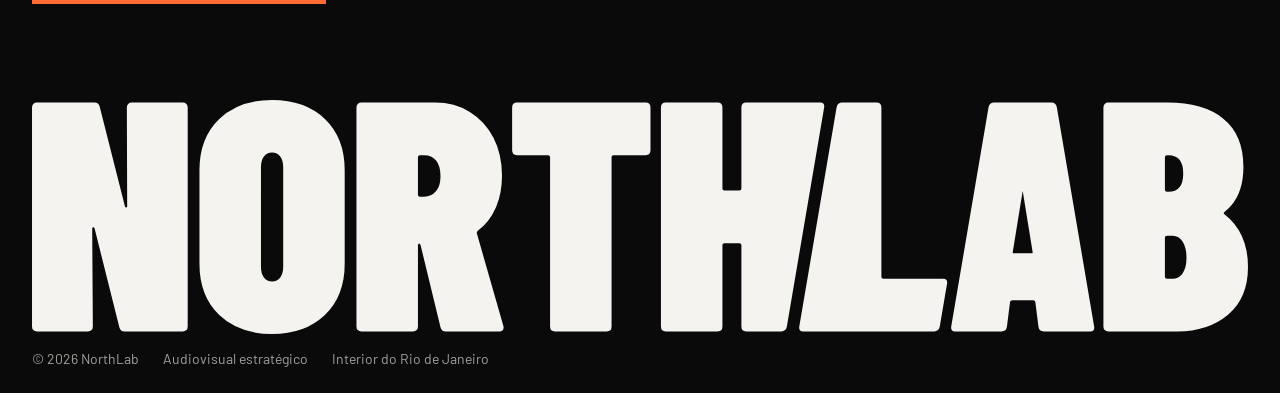
==== commit 2435f36a: "Faixa só com Color grading; no computador cada bloco cabe na tela (Aftermovie, destaques, Faraó, Her" ====
--- a/fotografia.html
+++ b/fotografia.html
@@ -20,15 +20,14 @@
   <link rel="preconnect" href="https://fonts.googleapis.com">
   <link rel="preconnect" href="https://fonts.gstatic.com" crossorigin>
   <link rel="stylesheet" href="https://fonts.googleapis.com/css2?family=Barlow+Condensed:wght@600;900&family=Barlow:wght@400;500&display=swap">
-  <link rel="stylesheet" href="css/v2.css">
+  <link rel="stylesheet" href="css/v2.css?v=20261112d">
   <script>document.documentElement.classList.add('js');</script>
-  <script src="js/v2.js" defer></script>
+  <script src="js/v2.js?v=20261112d" defer></script>
 </head>
 <body>
   <svg width="0" height="0" class="defs" aria-hidden="true" focusable="false">
     <symbol id="i-wa" viewBox="0 0 24 24"><path fill="currentColor" d="M12.04 2C6.58 2 2.13 6.45 2.13 11.91c0 1.75.46 3.45 1.32 4.95L2.05 22l5.25-1.38a9.9 9.9 0 0 0 4.74 1.21c5.46 0 9.91-4.45 9.91-9.91S17.5 2 12.04 2Zm0 18.15a8.2 8.2 0 0 1-4.19-1.15l-.3-.18-3.12.82.83-3.04-.2-.31a8.2 8.2 0 0 1-1.26-4.38c0-4.54 3.7-8.24 8.25-8.24 4.54 0 8.24 3.7 8.24 8.24s-3.7 8.24-8.25 8.24Zm4.52-6.16c-.25-.13-1.47-.73-1.7-.81-.23-.08-.39-.13-.56.12-.17.25-.64.81-.78.97-.14.17-.29.19-.54.06-.25-.12-1.05-.39-2-1.23-.74-.66-1.24-1.47-1.38-1.72-.15-.25-.02-.38.11-.51.11-.11.25-.29.37-.43.13-.15.17-.25.25-.42.08-.17.04-.31-.02-.43-.06-.13-.56-1.34-.76-1.84-.2-.48-.41-.42-.56-.42h-.48c-.17 0-.43.06-.66.31-.23.25-.87.85-.87 2.07s.89 2.4 1.01 2.57c.13.17 1.75 2.67 4.24 3.74.59.26 1.05.41 1.41.52.59.19 1.13.16 1.56.1.48-.07 1.47-.6 1.67-1.18.21-.58.21-1.07.15-1.18-.06-.1-.23-.16-.48-.29Z"/></symbol>
     <symbol id="i-play" viewBox="0 0 12 12"><path fill="currentColor" d="M2 1l9 5-9 5z"/></symbol>
-    <symbol id="i-pause" viewBox="0 0 12 12"><path fill="currentColor" d="M2 1h3v10H2zM7 1h3v10H7z"/></symbol>
     <symbol id="i-x" viewBox="0 0 24 24"><path fill="none" stroke="currentColor" stroke-width="2" d="M5 5l14 14M19 5L5 19"/></symbol>
   </svg>
   <a class="pular" href="#pocah">Pular para as fotos</a>
--- a/css/v2.css
+++ b/css/v2.css
@@ -20,6 +20,7 @@
 ::selection { background: var(--laranja); color: var(--preto); }
 :focus-visible { outline: 3px solid var(--laranja); outline-offset: 2px; }
 .claro :focus-visible { outline-color: var(--preto); }
+.claro .jabson-filme:focus-visible { outline-color: var(--laranja); outline-offset: -3px; }
 .defs { position: absolute; }
 .oculto { position: absolute; width: 1px; height: 1px; overflow: hidden; clip-path: inset(50%); white-space: nowrap; }
 .pular { position: fixed; top: 8px; left: 8px; z-index: 60; padding: 12px 16px; background: var(--offwhite); color: var(--preto); font-weight: 500; transform: translateY(-200%); }
@@ -34,17 +35,13 @@
 .topo.solido { background: var(--preto); }
 .topo-marca { margin-right: auto; display: flex; align-items: center; min-height: 44px; }
 .topo-marca img { width: 42px; height: auto; }
-.pausa { width: 44px; height: 44px; display: grid; place-items: center; }
-.pausa svg { width: 14px; height: 14px; }
-.pausa[hidden] { display: none; }
-.pausa:hover { color: var(--laranja); }
 .whats { position: fixed; inset: auto 0 0; height: calc(var(--barra) + var(--seguro)); padding-bottom: var(--seguro); display: flex; align-items: center; justify-content: center; gap: 10px; background: var(--laranja); color: var(--preto); font-weight: 600; font-size: 20px; letter-spacing: .02em; }
 .whats svg, .botao-final svg { width: 22px; height: 22px; flex: none; }
 .whats.oculta { visibility: hidden; }
 .whats:focus-visible { outline-color: var(--preto); outline-offset: -5px; }
 
 /* Abertura: o mesmo quadro, espelhado até virar padrão */
-.abertura { position: relative; height: 88svh; min-height: 520px; overflow: hidden; display: grid; place-items: center; }
+.abertura { position: relative; height: 88vh; height: 88svh; min-height: 520px; overflow: hidden; display: grid; place-items: center; }
 .espelho { position: absolute; inset: 0; display: grid; grid-template-columns: repeat(2, 1fr); }
 .espelho video { width: 100%; height: 100%; object-fit: cover; object-position: 50% 22%; }
 .espelho video:nth-child(even) { transform: scaleX(-1); }
@@ -78,7 +75,7 @@
 .abas a[aria-current] { background: linear-gradient(var(--laranja), var(--laranja)) 0 calc(100% - 8px) / 100% 2px no-repeat; }
 
 /* Fotografia */
-.foto-abertura { position: relative; height: 88svh; min-height: 520px; overflow: hidden; }
+.foto-abertura { position: relative; height: 88vh; height: 88svh; min-height: 520px; overflow: hidden; }
 .foto-abertura img { width: 100%; height: 100%; object-fit: cover; object-position: 46% 50%; }
 .foto-abertura h1 { position: absolute; left: var(--margem); right: var(--margem); bottom: 18px; font-family: var(--display); font-weight: 900; font-size: 19.5vw; line-height: .85; text-transform: uppercase; text-align: center; }
 .foto { overflow: hidden; background: #1C1B19; }
@@ -89,7 +86,7 @@
 .foto-pocah figcaption, .foto-claro figcaption { margin-top: 8px; font-weight: 600; font-size: 17px; letter-spacing: .03em; color: var(--cinza); }
 .foto-claro { display: grid; grid-template-columns: auto 1fr; align-items: center; gap: 12px; padding: 40px var(--margem) 56px; }
 .foto-claro .vertical { font-size: 21vw; }
-.foto-cena { position: relative; height: 78svh; min-height: 460px; overflow: hidden; }
+.foto-cena { position: relative; height: 78vh; height: 78svh; min-height: 460px; overflow: hidden; }
 .foto-cena img { width: 100%; height: 100%; object-fit: cover; object-position: 52% 40%; }
 .foto-cena::after { content: ""; position: absolute; inset: 45% 0 0; background: linear-gradient(transparent, rgba(10, 10, 10, .7)); }
 .foto-cena h2 { position: absolute; z-index: 1; left: var(--margem); right: var(--margem); bottom: 18px; font-size: 25vw; line-height: .85; text-align: center; }
@@ -132,7 +129,7 @@
 .herdy { padding: 44px 0 64px; overflow: hidden; }
 .contorno, .cheio { font-size: 12.3vw; white-space: nowrap; text-align: center; }
 .contorno { color: transparent; -webkit-text-stroke: 1px var(--offwhite); }
-.trio-herdy { display: grid; grid-template-columns: repeat(3, 1fr); gap: var(--vao); padding: 14px var(--margem); }
+.trio-herdy { display: grid; grid-template-columns: repeat(2, calc((100% - var(--vao) * 2) / 3)); justify-content: center; gap: var(--vao); padding: 14px var(--margem); }
 .fala { padding: 32px var(--margem) 0; max-width: 62ch; margin: 0 auto; }
 .fala blockquote { font-size: 20px; line-height: 1.4; }
 .fala figcaption { text-align: left; margin-top: 14px; }
@@ -154,8 +151,20 @@
 .faixa i { flex: none; width: .3em; height: .78em; margin: 0 .24em; background: var(--laranja); clip-path: polygon(62% 0, 100% 0, 38% 100%, 0 100%); }
 @keyframes correr { to { transform: translateX(-50%); } }
 .parado .faixa-trilho { animation-play-state: paused; }
-.quadros-jesus { grid-template-columns: 1fr; }
-.quadros-jesus img { aspect-ratio: 16 / 9; }
+.quadros-jesus { padding-bottom: 28px; }
+.cor-frames img, .cor-frames video { object-fit: cover; }
+.cor-extra { display: grid; gap: 28px; padding: 0 var(--margem) 64px; }
+.compara { --p: 50%; position: relative; aspect-ratio: 16 / 9; overflow: hidden; background: #1C1B19; cursor: ew-resize; touch-action: pan-y; user-select: none; -webkit-user-select: none; }
+.compara img { position: absolute; inset: 0; width: 100%; height: 100%; object-fit: cover; pointer-events: none; }
+.compara .c-antes { clip-path: inset(0 calc(100% - var(--p)) 0 0); }
+.compara input { position: absolute; inset: 0; width: 100%; height: 100%; margin: 0; opacity: 0; pointer-events: none; }
+.compara:has(input:focus-visible) { outline: 3px solid var(--laranja); outline-offset: 2px; }
+.c-linha { position: absolute; top: 0; bottom: 0; left: var(--p); width: 2px; margin-left: -1px; background: var(--laranja); pointer-events: none; }
+.c-alca { position: absolute; top: 50%; left: var(--p); width: 44px; height: 44px; transform: translate(-50%, -50%); display: flex; align-items: center; justify-content: center; background: var(--laranja); color: var(--preto); pointer-events: none; }
+.c-alca svg { width: 22px; height: 12px; fill: currentColor; }
+.c-rotulo { position: absolute; bottom: 10px; font-family: var(--display); font-weight: 600; font-size: 17px; letter-spacing: .04em; text-transform: uppercase; color: var(--offwhite); text-shadow: 0 0 10px rgba(10, 10, 10, .7); pointer-events: none; }
+.c-rotulo.esq { left: 12px; }
+.c-rotulo.dir { right: 12px; }
 
 /* Entregas */
 .entregas { padding: 64px var(--margem); }
@@ -228,6 +237,19 @@
 .sala-externo:hover { color: var(--laranja); }
 .sala-titulo { font-weight: 900; }
 .sala-base .botao-final { flex: 1 1 auto; padding: 0 12px; font-size: 18px; white-space: nowrap; }
+
+/* Celular: o color segue o card do Aftermovie, imagem de ponta a ponta com o título em cima e três miniaturas embaixo. */
+@media (max-width: 899px) {
+  html { scroll-padding-bottom: calc(var(--barra) + var(--seguro) + 8px); }
+  .compara { margin: 0 calc(var(--margem) * -1); }
+  .c-rotulo.esq { left: var(--margem); }
+  .c-rotulo.dir { right: var(--margem); }
+  .cor-verao { position: relative; }
+  .cor-frames { display: grid; grid-template-columns: repeat(3, 1fr); gap: var(--vao); }
+  .cor-frames img, .cor-frames video { width: 100%; height: auto; aspect-ratio: 3 / 4; }
+  .cor-frames > :first-child { grid-column: 1 / -1; width: calc(100% + var(--margem) * 2); max-width: none; margin-left: calc(var(--margem) * -1); aspect-ratio: 16 / 9; }
+  .cor-verao figcaption { position: absolute; left: calc(var(--margem) * -1); right: calc(var(--margem) * -1); bottom: calc((100vw - var(--margem) * 2 - var(--vao) * 2) * 4 / 9 + var(--vao)); margin: 0; padding: 40px var(--margem) 10px; background: linear-gradient(to top, rgba(10, 10, 10, .62), rgba(10, 10, 10, 0)); font-weight: 900; font-size: 15vw; line-height: .9; text-align: left; color: var(--offwhite); pointer-events: none; }
+}
 
 @media (min-width: 900px) {
   :root { --margem: 32px; --vao: 10px; }
@@ -277,8 +299,11 @@
   .jabson-filme img { height: 100%; }
   .faixa { font-size: 13vw; }
   .jesus { padding-top: 80px; }
-  .quadros-jesus { grid-template-columns: repeat(3, 1fr); padding: 20px var(--margem) 96px; }
-  .quadros-jesus img { aspect-ratio: 1 / 1; }
+  .quadros-jesus { padding: 20px var(--margem) 32px; }
+  .cor-extra { grid-template-columns: minmax(0, 5fr) minmax(0, 7fr); gap: 24px; align-items: start; max-width: 1180px; margin: 0 auto; padding: 0 var(--margem) 96px; }
+  .cor-frames { display: grid; grid-template-columns: repeat(2, minmax(0, 1fr)); grid-template-rows: repeat(2, minmax(0, 1fr)); gap: var(--vao); aspect-ratio: 112 / 45; }
+  .cor-frames img, .cor-frames video { width: 100%; height: 100%; min-height: 0; }
+  .quadros-jesus img { width: 100%; aspect-ratio: 1 / 1; }
   .entregas { display: grid; grid-template-columns: 7fr 5fr; column-gap: 48px; padding: 96px var(--margem); }
   .entregas h2 { font-size: 10.4vw; grid-row: span 2; }
   .entregas dl { margin-top: 0; align-self: start; }
@@ -290,11 +315,67 @@
   .chamada .botao-final { width: auto; }
   .sala-base .botao-final { flex: none; padding: 0 20px; font-size: 20px; }
 }
+/* A faixa corre sempre, como os loops (pedido do cliente); só a economia de dados para. */
 @media (prefers-reduced-motion: reduce) {
-  .faixa-trilho { animation: none; }
   html { scroll-behavior: auto; }
 }
 
 /* "Assistir" precisa ler sobre qualquer quadro, inclusive os claros. */
 .quadro::after, .jabson-filme::after, .cena::after { content: ""; position: absolute; inset: auto 0 0; height: 72px; background: linear-gradient(to top, rgba(10, 10, 10, .62), rgba(10, 10, 10, 0)); pointer-events: none; }
 .assistir { z-index: 1; }
+
+/* Computador: tudo cresce pela largura E pela altura da tela, para cada bloco caber inteiro.
+   --vw é "1% da tela útil": nunca maior que 1,6% da altura. Em monitor largo o conteúdo vira uma coluna central. */
+@media (min-width: 900px) {
+  :root {
+    --vw: min(1vw, 1.6vh);
+    --tela: calc(var(--vw) * 100);
+    --margem: max(32px, calc((100vw - var(--tela)) / 2 + 32px));
+    --altura: calc(100vh - 72px);
+  }
+  .moldura { --u: clamp(.74px, .54px + .05 * var(--vw), 1.2px); }
+
+  /* Títulos que antes seguiam só a largura */
+  .cena h2 { font-size: calc(var(--vw) * 12); bottom: 40px; }
+  .vertical { font-size: min(calc(var(--vw) * 11), calc((var(--altura) - 152px) / 5.4)); }
+  .contorno, .cheio { font-size: calc(var(--vw) * 8.4); }
+  .jabson h2 { font-size: calc(var(--vw) * 10); }
+  .faixa { font-size: calc(var(--vw) * 7.5); }
+  .entregas h2 { font-size: calc(var(--vw) * 8.4); }
+  .chamada h2 { font-size: calc(var(--vw) * 9); }
+
+  /* Destaques: os três quadros em pé cabem na altura */
+  .trio { grid-template-columns: repeat(3, minmax(0, calc((var(--altura) - 140px) * 9 / 16))); justify-content: center; }
+
+  /* Aftermovie: imagem + três quadros ocupam exatamente uma tela */
+  .palco-show { display: grid; grid-template-rows: minmax(0, 1fr) auto; height: var(--altura); min-height: 560px; margin-bottom: 96px; }
+  .cena { min-height: 0; }
+  .cena img { height: 100%; aspect-ratio: auto; }
+  .quadros-3 { padding-top: var(--vao); padding-bottom: 0; }
+  .quadros-3 img { aspect-ratio: 16 / 9; }
+
+  /* Faraó: quadros limitados pela altura */
+  .quadros-farao { grid-template-columns: repeat(3, minmax(0, calc((var(--altura) - 152px) * 9 / 16))); justify-content: start; }
+
+  /* Herdy: título vazado + dois quadros + título cheio cabem numa tela */
+  .herdy { padding: 48px 0 96px; }
+  .herdy .fala { padding: 32px 32px 0; }
+  .trio-herdy { grid-template-columns: repeat(2, minmax(0, calc((var(--altura) - 48px - var(--vw) * 15.2 - 40px) * 9 / 16))); padding: 20px var(--margem); }
+
+  /* Color grading: as três do Jesus in Concert do mesmo porte que o antes e depois e o Luz de verão */
+  .jesus { padding-top: 48px; }
+  .quadros-jesus { padding: 16px var(--margem) 24px; }
+  .quadros-jesus img { aspect-ratio: 2 / 1; }
+  .cor-extra { max-width: none; margin: 0; padding: 0 var(--margem) 96px; }
+
+  /* Fotografia: cada foto em pé (2:3) cabe na altura da tela; títulos na mesma régua */
+  .foto-abertura h1 { font-size: calc(var(--vw) * 19.5); }
+  .foto-pocah h2 { font-size: calc(var(--vw) * 20); }
+  .foto-par { max-width: calc((var(--altura) - 48px) * 2 / 3 * 12 / 7 + 24px); margin-left: auto; margin-right: auto; }
+  .foto-par figure:nth-child(2), .foto-par.inverso figure:nth-child(1) { margin-top: calc((var(--altura) - 48px) * 2 / 7); }
+  .foto-par.inverso figure:nth-child(2) { margin-top: 0; }
+  .foto-claro { grid-template-columns: auto minmax(0, calc((var(--altura) - 80px) * 2 / 3)); }
+  .foto-claro .vertical { font-size: min(calc(var(--vw) * 13), calc((var(--altura) - 80px) / 3.4)); }
+  .foto-claro-2 { grid-template-columns: auto minmax(0, calc((var(--altura) - 80px) * 4 / 3 + 24px)); }
+  .foto-claro-2 .vertical { font-size: min(calc(var(--vw) * 10), calc((var(--altura) - 80px) / 6.6)); }
+}
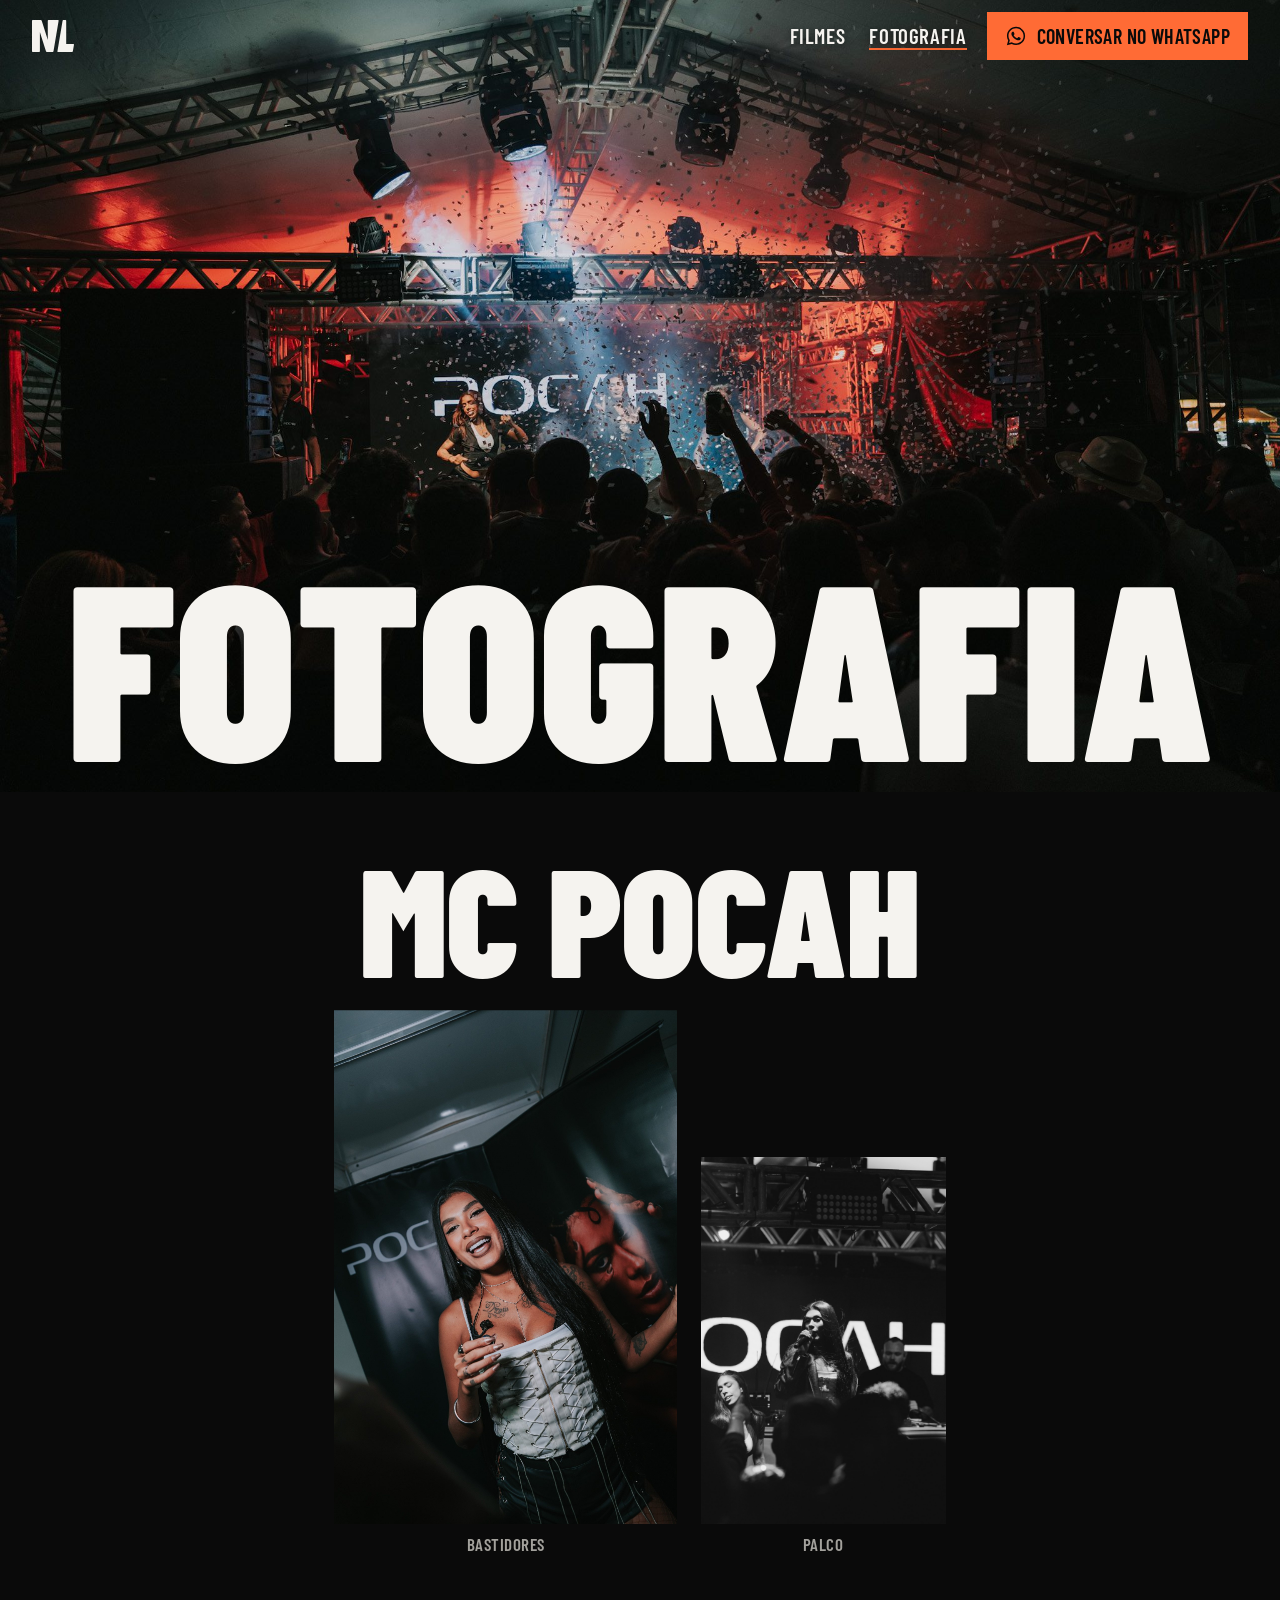
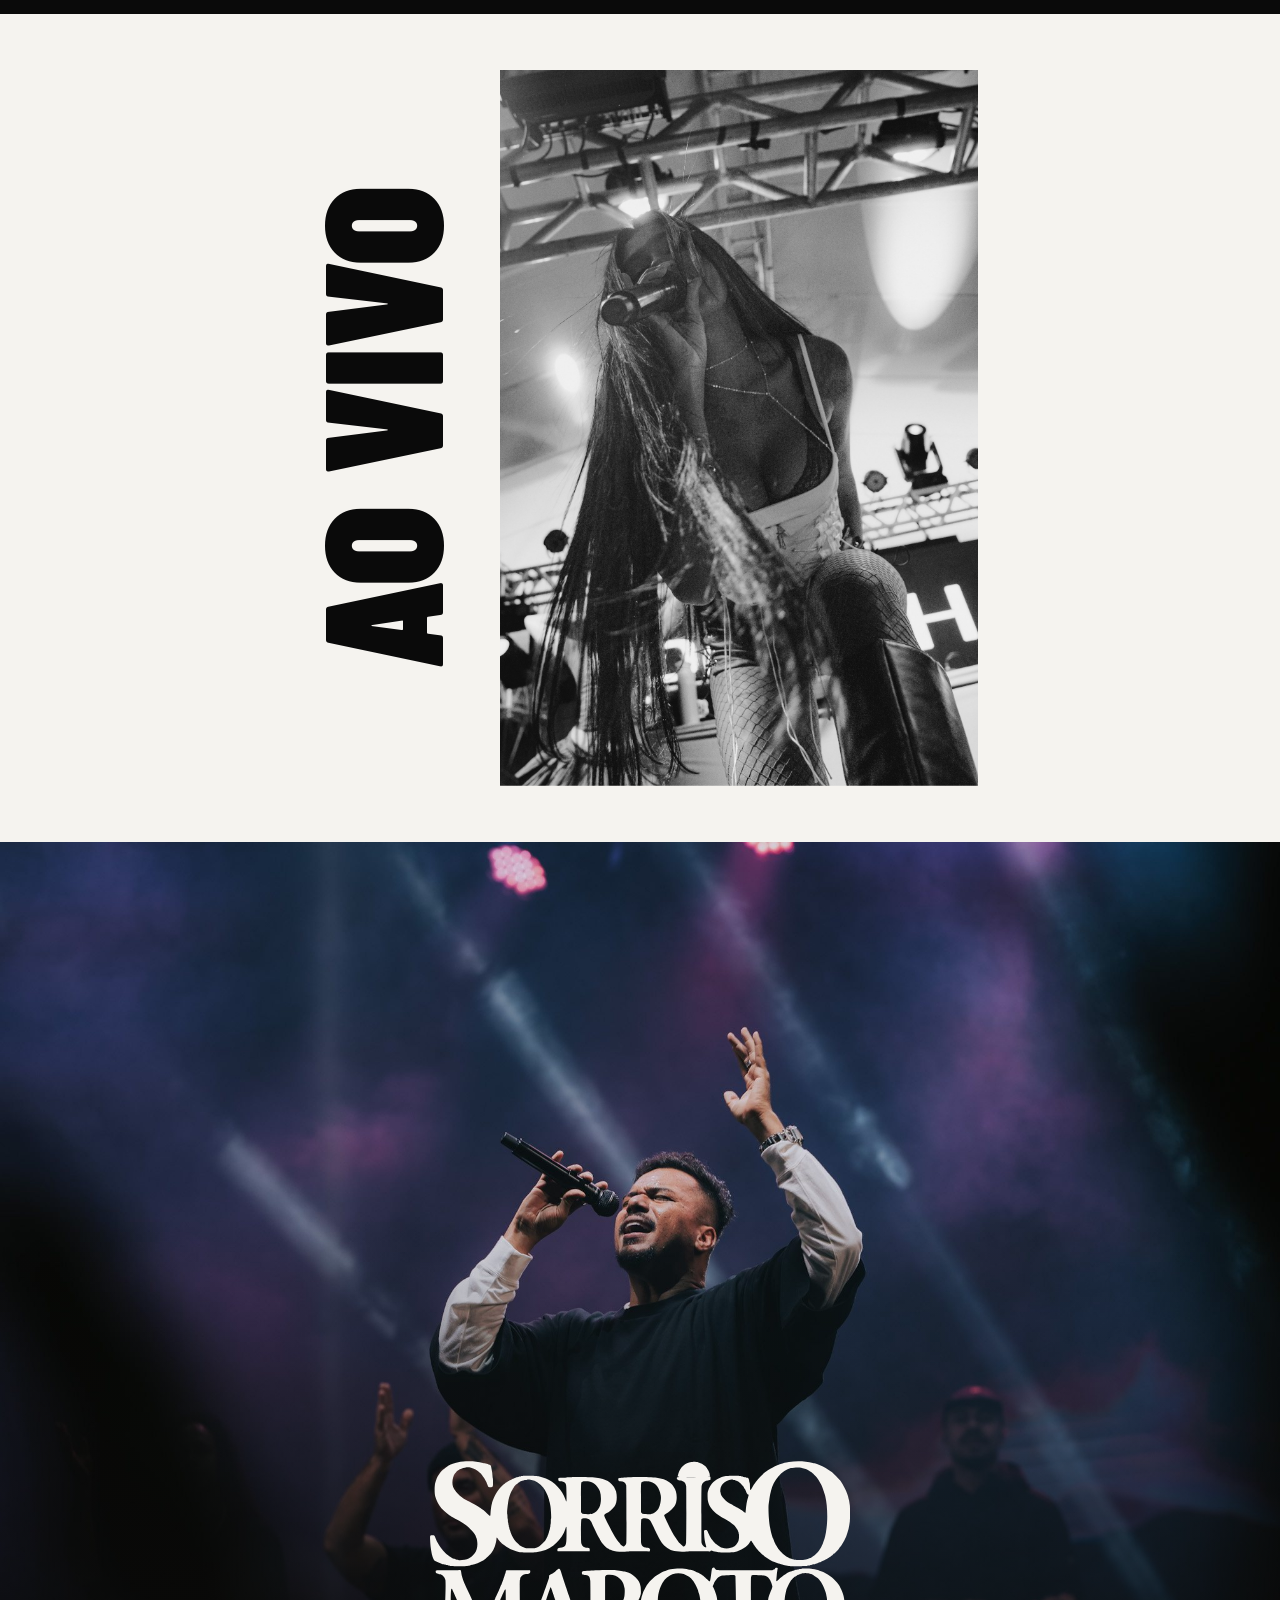
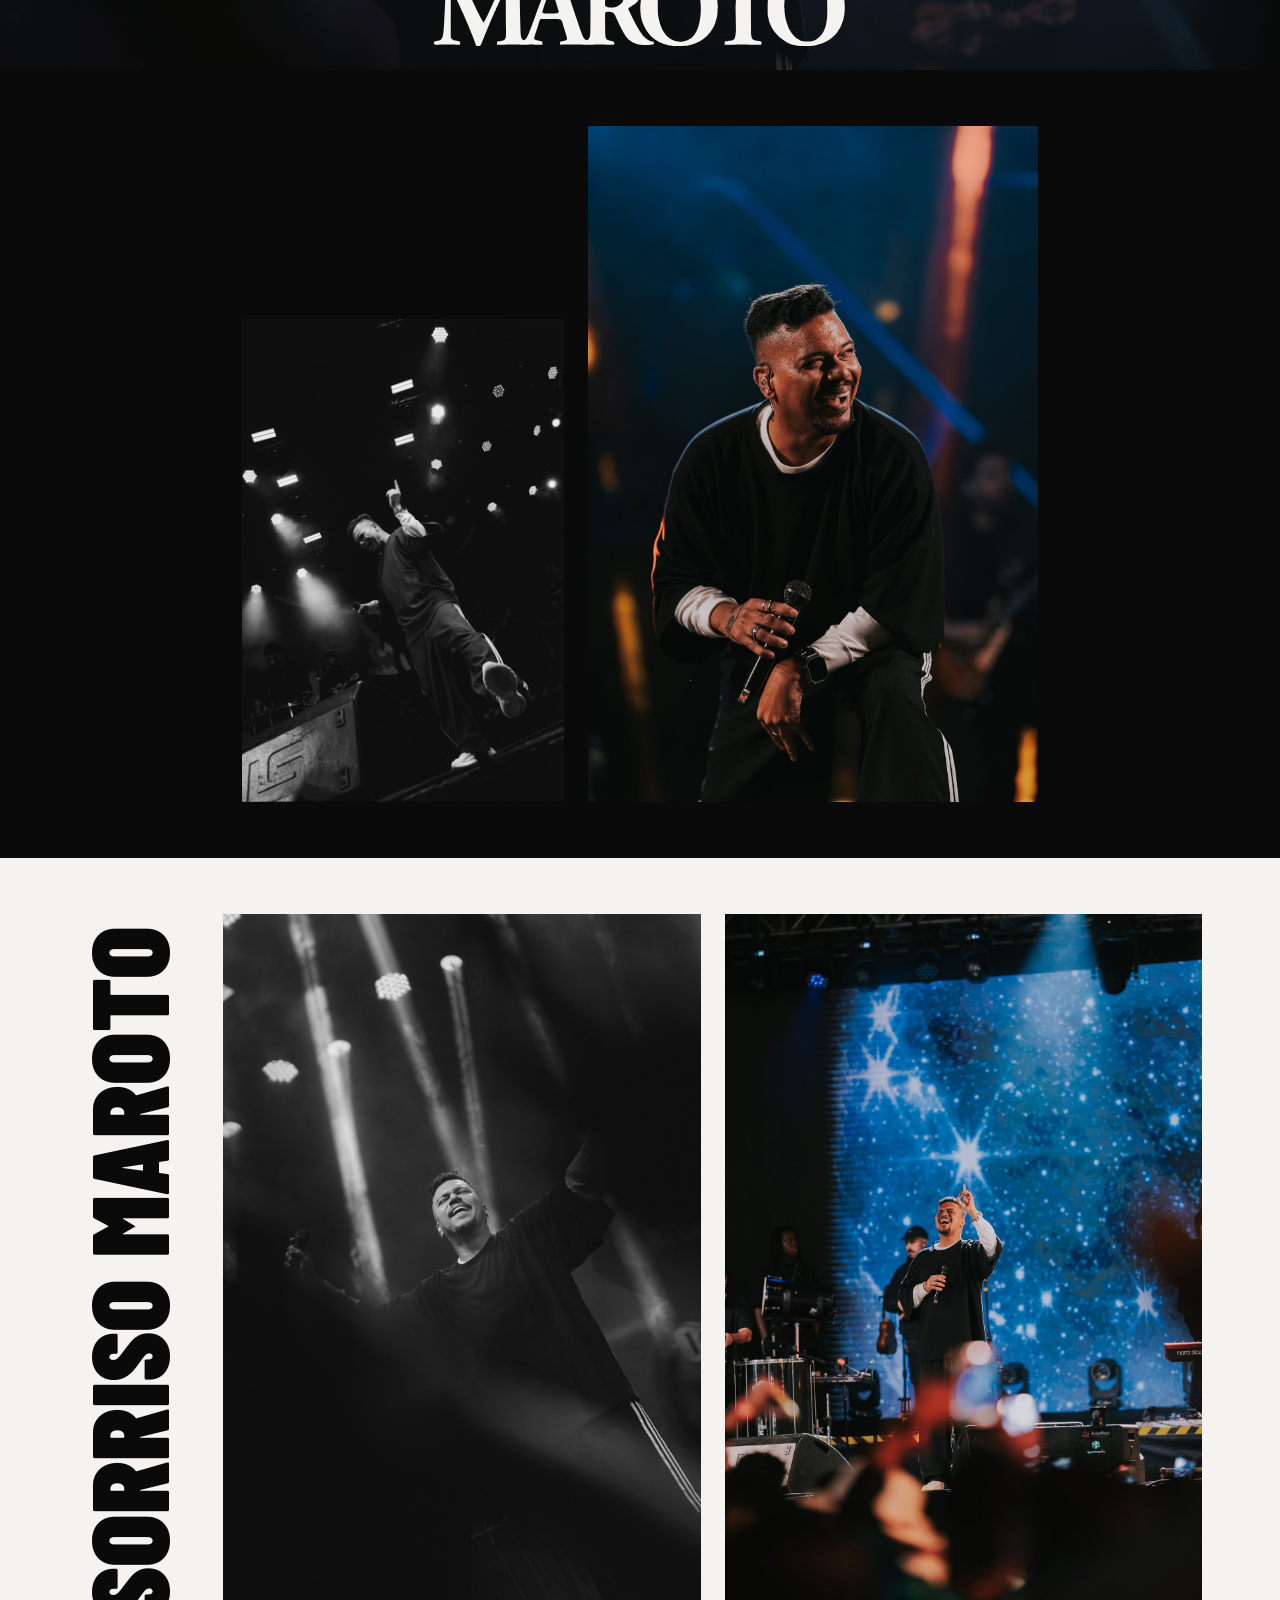
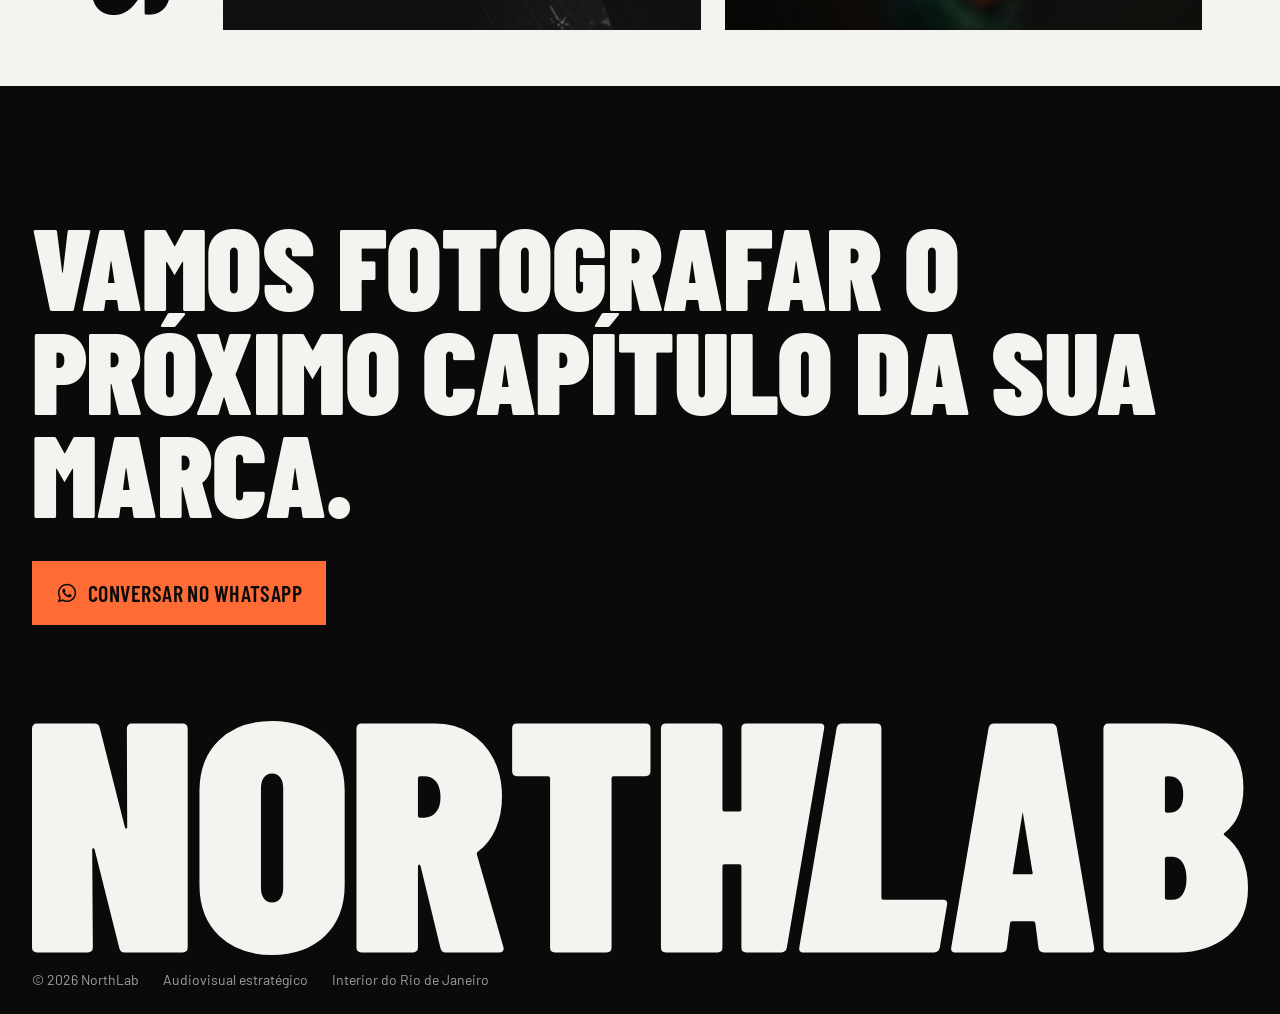
==== commit c00c7245: "Fotografia: cada bloco cabe numa tela no computador, mesma régua do Filmes Co-Authored-By: Claude Op" ====
--- a/fotografia.html
+++ b/fotografia.html
@@ -20,9 +20,9 @@
   <link rel="preconnect" href="https://fonts.googleapis.com">
   <link rel="preconnect" href="https://fonts.gstatic.com" crossorigin>
   <link rel="stylesheet" href="https://fonts.googleapis.com/css2?family=Barlow+Condensed:wght@600;900&family=Barlow:wght@400;500&display=swap">
-  <link rel="stylesheet" href="css/v2.css?v=20261112d">
+  <link rel="stylesheet" href="css/v2.css?v=20261112e">
   <script>document.documentElement.classList.add('js');</script>
-  <script src="js/v2.js?v=20261112d" defer></script>
+  <script src="js/v2.js?v=20261112e" defer></script>
 </head>
 <body>
   <svg width="0" height="0" class="defs" aria-hidden="true" focusable="false">
--- a/css/v2.css
+++ b/css/v2.css
@@ -368,14 +368,19 @@
   .quadros-jesus img { aspect-ratio: 2 / 1; }
   .cor-extra { max-width: none; margin: 0; padding: 0 var(--margem) 96px; }
 
-  /* Fotografia: cada foto em pé (2:3) cabe na altura da tela; títulos na mesma régua */
+  /* Fotografia: mesma régua do Filmes; cada bloco (título + fotos + legendas) cabe numa tela */
+  .foto-abertura { height: 88vh; height: 88svh; }
   .foto-abertura h1 { font-size: calc(var(--vw) * 19.5); }
-  .foto-pocah h2 { font-size: calc(var(--vw) * 20); }
-  .foto-par { max-width: calc((var(--altura) - 48px) * 2 / 3 * 12 / 7 + 24px); margin-left: auto; margin-right: auto; }
-  .foto-par figure:nth-child(2), .foto-par.inverso figure:nth-child(1) { margin-top: calc((var(--altura) - 48px) * 2 / 7); }
+  .foto-cena { height: var(--altura); min-height: 520px; }
+  .foto-pocah { --foto-h: calc(var(--altura) - 56px - 24px - 40px - 56px - var(--vw) * 10.8); padding: 56px var(--margem); }
+  .foto-pocah h2 { font-size: calc(var(--vw) * 12); }
+  .foto-pocah .foto-par { margin-top: 24px; }
+  .foto-sorriso { --foto-h: calc(var(--altura) - 56px - 40px - 56px); padding: 56px var(--margem); }
+  .foto-par { max-width: calc(var(--foto-h) * 2 / 3 * 12 / 7 + 24px); margin-left: auto; margin-right: auto; }
+  .foto-par figure:nth-child(2), .foto-par.inverso figure:nth-child(1) { margin-top: calc(var(--foto-h) * 2 / 7); }
   .foto-par.inverso figure:nth-child(2) { margin-top: 0; }
-  .foto-claro { grid-template-columns: auto minmax(0, calc((var(--altura) - 80px) * 2 / 3)); }
-  .foto-claro .vertical { font-size: min(calc(var(--vw) * 13), calc((var(--altura) - 80px) / 3.4)); }
-  .foto-claro-2 { grid-template-columns: auto minmax(0, calc((var(--altura) - 80px) * 4 / 3 + 24px)); }
-  .foto-claro-2 .vertical { font-size: min(calc(var(--vw) * 10), calc((var(--altura) - 80px) / 6.6)); }
-}
+  .foto-claro { padding: 56px var(--margem); grid-template-columns: auto minmax(0, calc((var(--altura) - 112px) * 2 / 3)); }
+  .foto-claro .vertical { font-size: min(calc(var(--vw) * 13), calc((var(--altura) - 112px) / 3.4)); }
+  .foto-claro-2 { grid-template-columns: auto minmax(0, calc((var(--altura) - 112px) * 4 / 3 + 24px)); }
+  .foto-claro-2 .vertical { font-size: min(calc(var(--vw) * 10), calc((var(--altura) - 112px) / 6.6)); }
+}
